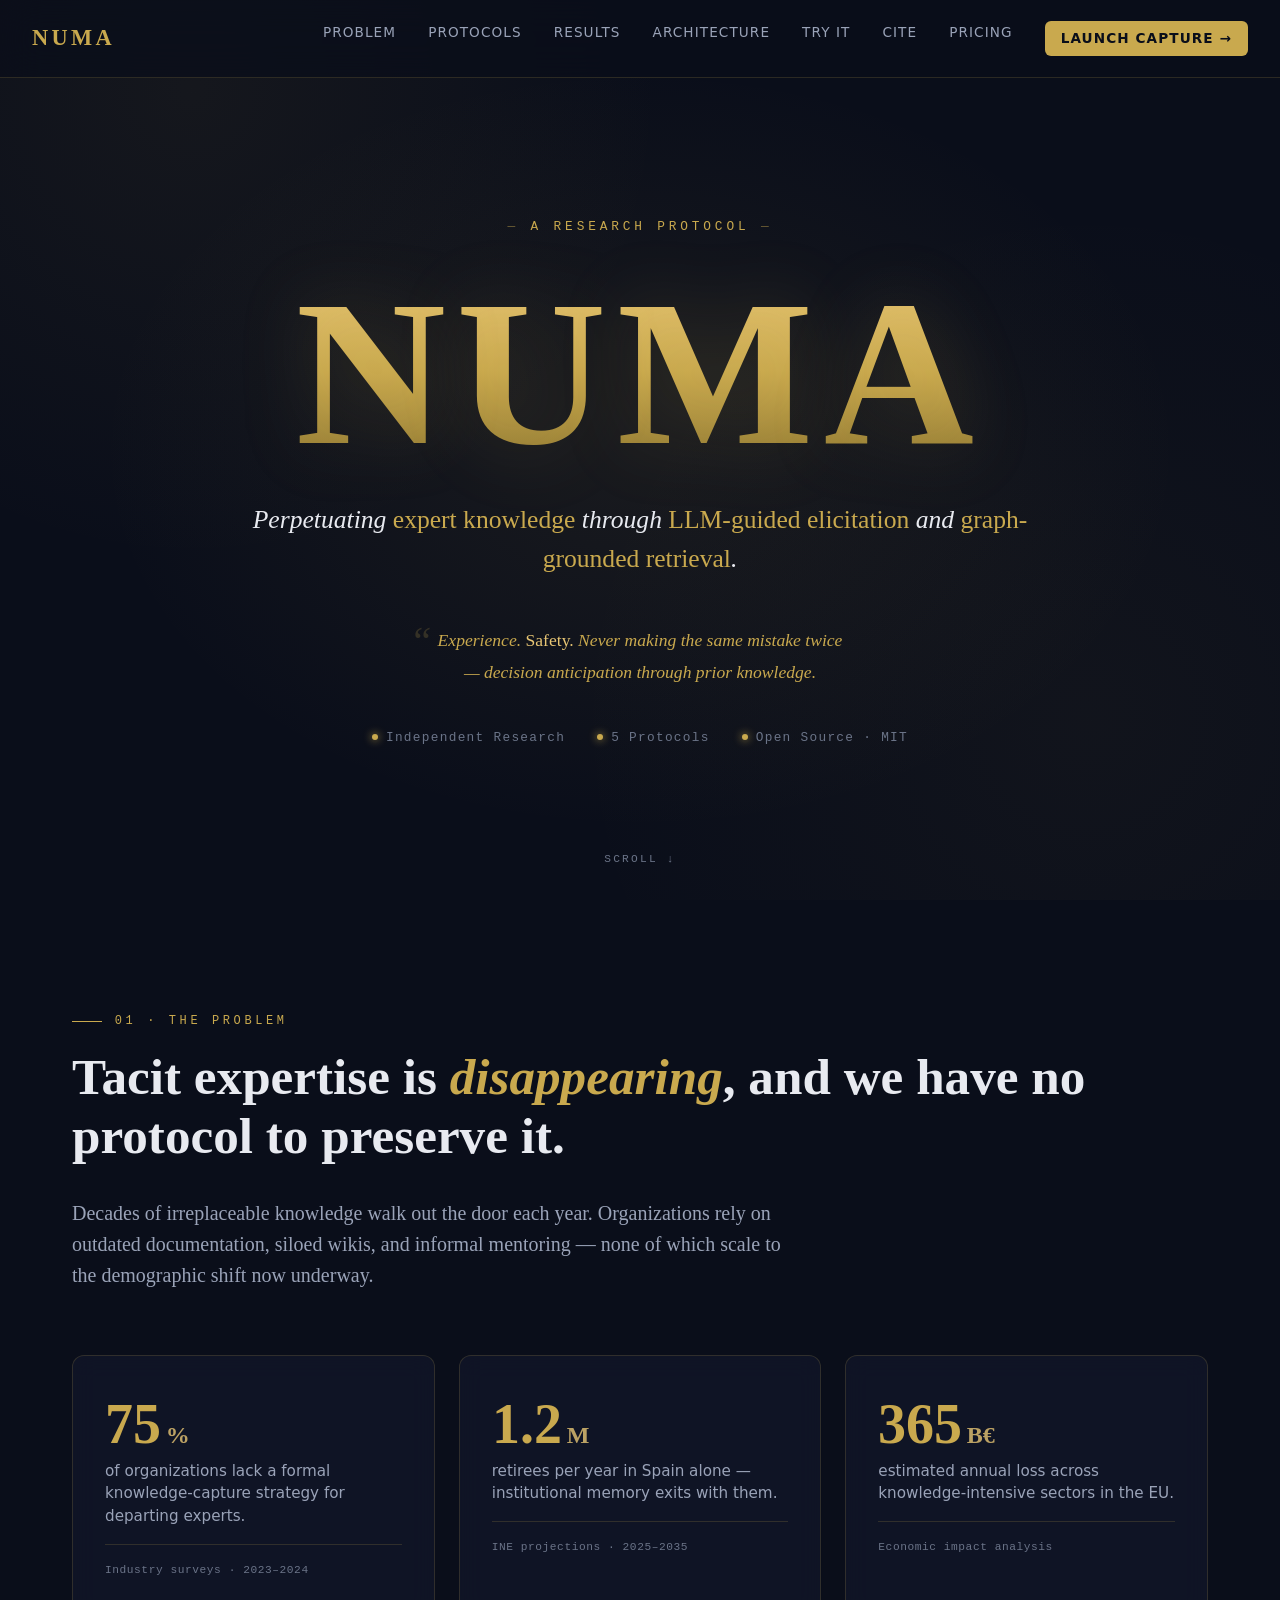
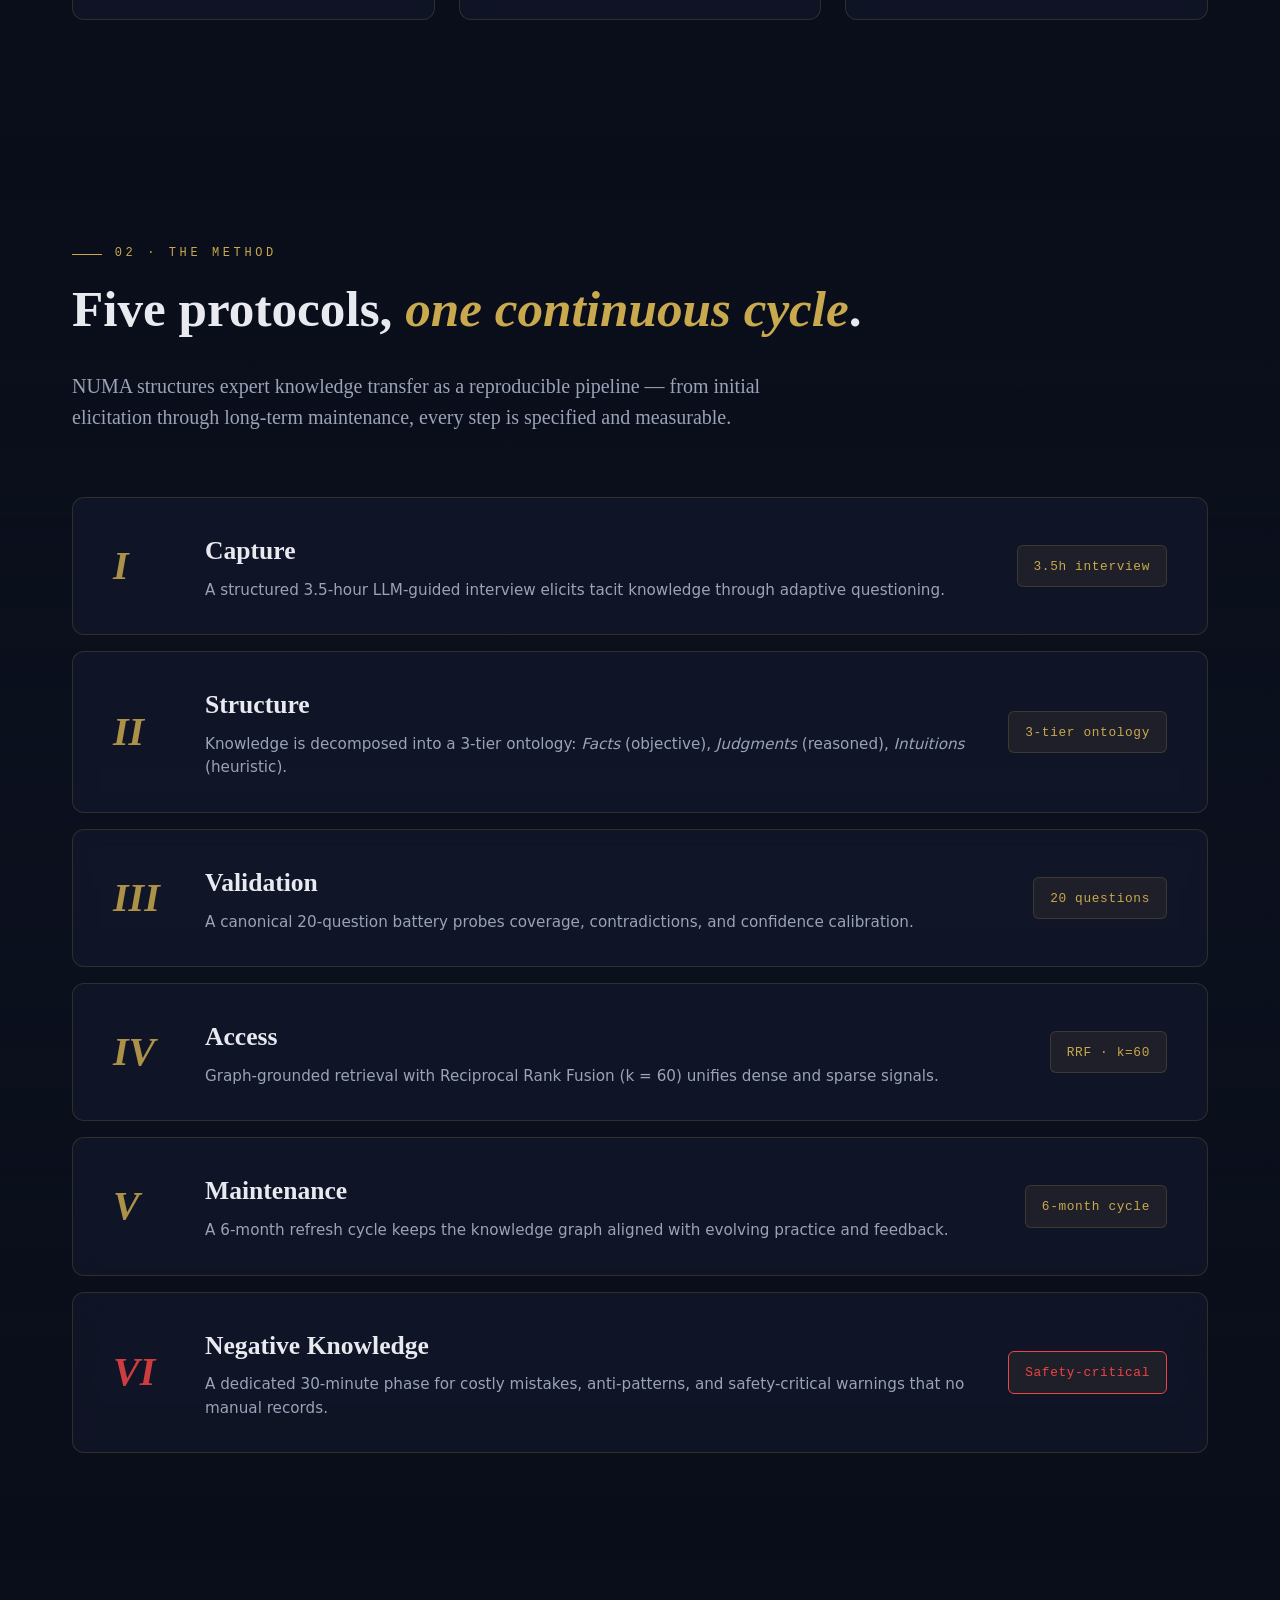
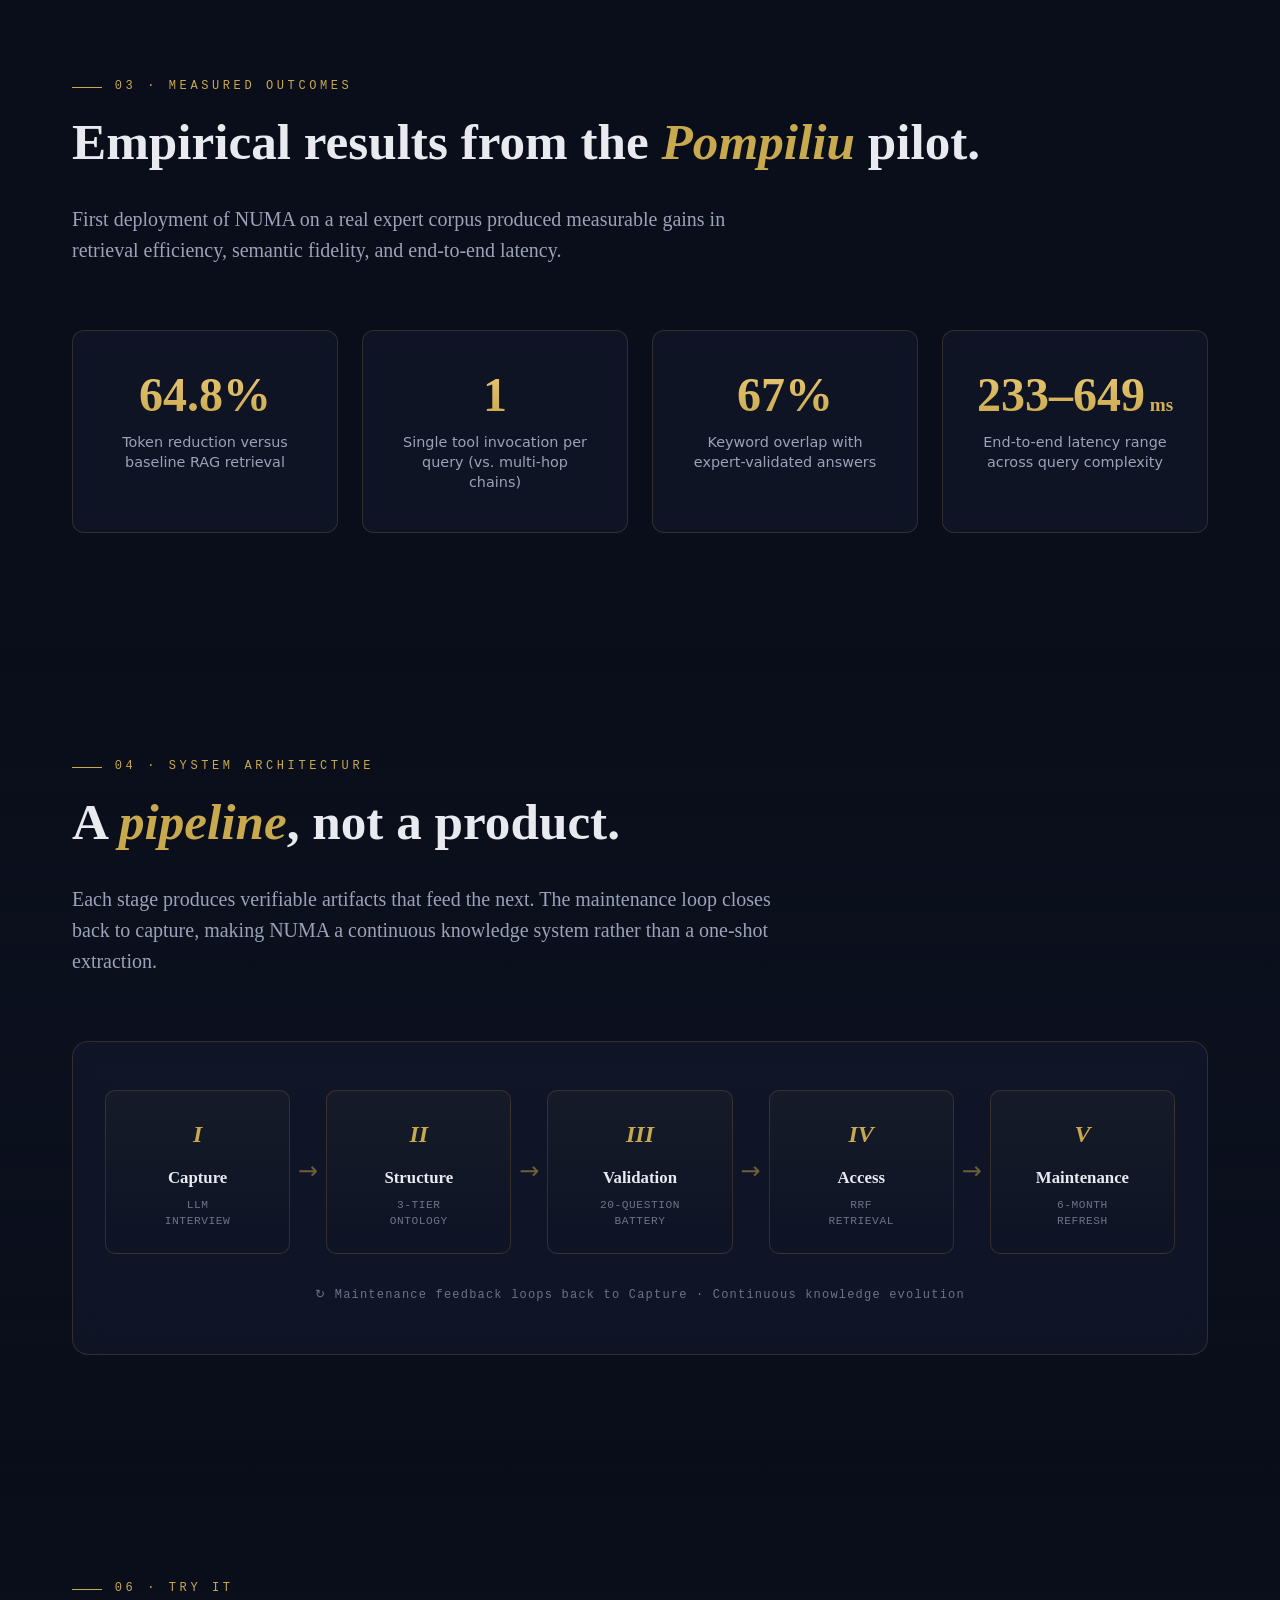
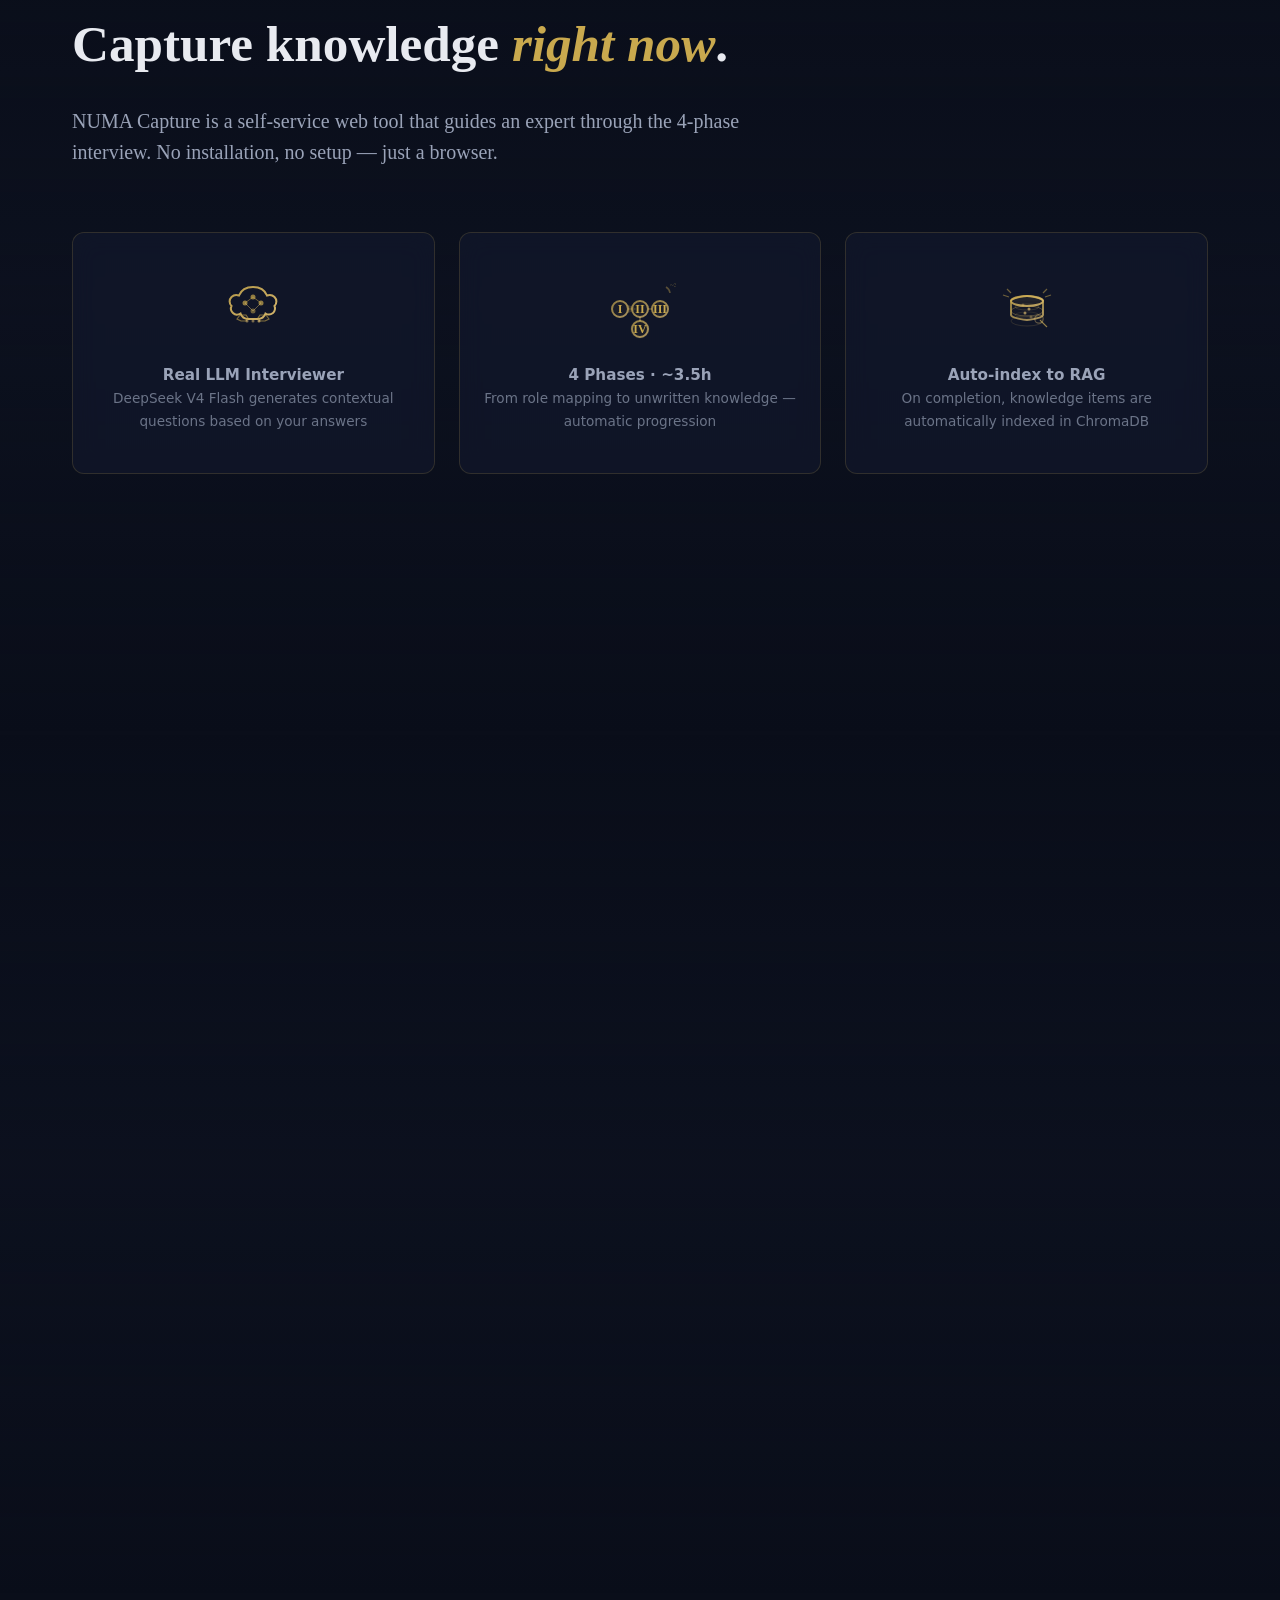
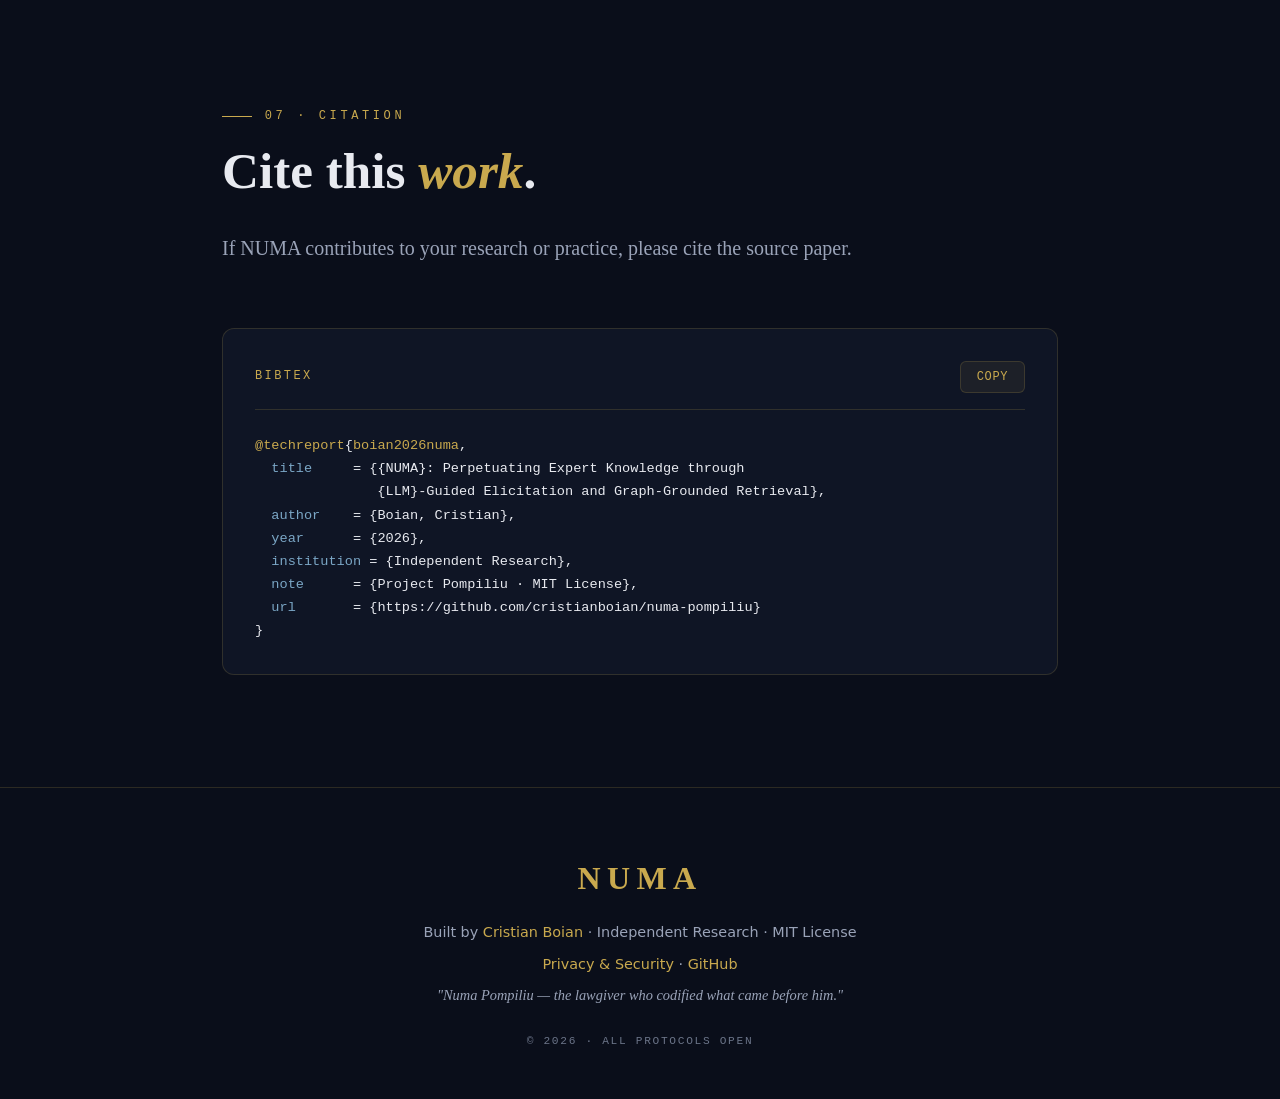
==== frontend/index.html @ fb44f95d "feat: full web app with multi-domain, GDPR security page, new pricing - Multi-domain routing (.com E" ====
<!DOCTYPE html>
<html lang="en">
<head>
<meta charset="UTF-8">
<meta name="viewport" content="width=device-width, initial-scale=1.0">
<title>NUMA — Perpetuating Expert Knowledge</title>
<meta name="description" content="NUMA: Perpetuating Expert Knowledge through LLM-Guided Elicitation and Graph-Grounded Retrieval.">
<link rel="icon" href="data:image/svg+xml,%3Csvg xmlns='http://www.w3.org/2000/svg' viewBox='0 0 64 64'%3E%3Crect width='64' height='64' rx='12' fill='%230A0E1A'/%3E%3Ctext x='50%25' y='54%25' text-anchor='middle' font-family='Georgia,serif' font-size='34' font-weight='700' fill='%23C9A94E' dominant-baseline='middle'%3EN%3C/text%3E%3C/svg%3E">
<style>
  :root {
    --bg: #0A0E1A;
    --bg-elevated: #0F1525;
    --bg-card: rgba(20, 27, 48, 0.55);
    --border: rgba(201, 169, 78, 0.18);
    --border-strong: rgba(201, 169, 78, 0.45);
    --gold: #C9A94E;
    --gold-bright: #E8C674;
    --gold-soft: rgba(201, 169, 78, 0.08);
    --text: #E8EAF0;
    --text-muted: #9AA3B8;
    --text-dim: #6B7488;
    --serif: 'Cormorant Garamond', 'Playfair Display', Georgia, 'Times New Roman', serif;
    --sans: 'Inter', -apple-system, BlinkMacSystemFont, 'Segoe UI', system-ui, sans-serif;
    --mono: 'JetBrains Mono', 'SF Mono', Menlo, Consolas, monospace;
  }

  * { box-sizing: border-box; margin: 0; padding: 0; }

  html { scroll-behavior: smooth; }

  body {
    background: var(--bg);
    color: var(--text);
    font-family: var(--sans);
    line-height: 1.65;
    font-size: 16px;
    overflow-x: hidden;
    background-image:
      radial-gradient(circle at 15% 10%, rgba(201, 169, 78, 0.06) 0%, transparent 35%),
      radial-gradient(circle at 85% 80%, rgba(201, 169, 78, 0.04) 0%, transparent 40%);
    background-attachment: fixed;
  }

  ::selection { background: var(--gold); color: var(--bg); }

  /* Navigation */
  nav {
    position: fixed;
    top: 0; left: 0; right: 0;
    z-index: 100;
    padding: 1.25rem 2rem;
    background: rgba(10, 14, 26, 0.75);
    backdrop-filter: blur(20px);
    -webkit-backdrop-filter: blur(20px);
    border-bottom: 1px solid var(--border);
    display: flex;
    justify-content: space-between;
    align-items: center;
    transition: padding 0.3s ease;
  }

  nav.scrolled { padding: 0.85rem 2rem; }

  .nav-logo {
    font-family: var(--serif);
    font-size: 1.4rem;
    font-weight: 700;
    color: var(--gold);
    letter-spacing: 0.15em;
  }

  .nav-links { display: flex; gap: 2rem; }
  .nav-links a {
    color: var(--text-muted);
    text-decoration: none;
    font-size: 0.85rem;
    letter-spacing: 0.08em;
    text-transform: uppercase;
    transition: color 0.25s ease;
  }
  .nav-links a:hover { color: var(--gold); }
  .nav-cta {
    background: var(--gold);
    color: var(--bg) !important;
    padding: 0.4rem 1rem;
    border-radius: 6px;
    font-weight: 600;
  }
  .nav-cta:hover { background: var(--gold-bright) !important; color: var(--bg) !important; }

  /* Container */
  .container {
    max-width: 1200px;
    margin: 0 auto;
    padding: 0 2rem;
  }

  /* Hero */
  .hero {
    min-height: 100vh;
    display: flex;
    flex-direction: column;
    justify-content: center;
    align-items: center;
    text-align: center;
    position: relative;
    padding: 8rem 2rem 4rem;
  }

  .hero::before {
    content: '';
    position: absolute;
    inset: 0;
    background:
      radial-gradient(ellipse at center, rgba(201, 169, 78, 0.08) 0%, transparent 60%);
    pointer-events: none;
  }

  .hero-eyebrow {
    font-family: var(--mono);
    font-size: 0.8rem;
    color: var(--gold);
    letter-spacing: 0.3em;
    text-transform: uppercase;
    margin-bottom: 2rem;
    opacity: 0;
    animation: fadeUp 0.9s ease 0.1s forwards;
  }

  .hero-eyebrow::before, .hero-eyebrow::after {
    content: '— ';
    color: var(--gold);
    opacity: 0.5;
  }
  .hero-eyebrow::after { content: ' —'; }

  .hero-logo {
    font-family: var(--serif);
    font-size: clamp(5rem, 18vw, 13rem);
    font-weight: 700;
    letter-spacing: 0.05em;
    line-height: 1;
    background: linear-gradient(180deg, var(--gold-bright) 0%, var(--gold) 50%, #8B7530 100%);
    -webkit-background-clip: text;
    background-clip: text;
    -webkit-text-fill-color: transparent;
    margin-bottom: 1.5rem;
    opacity: 0;
    animation: fadeUp 1s ease 0.3s forwards;
    text-shadow: 0 0 80px rgba(201, 169, 78, 0.2);
  }

  .hero-subtitle {
    font-family: var(--serif);
    font-size: clamp(1.1rem, 2.3vw, 1.6rem);
    font-weight: 400;
    font-style: italic;
    color: var(--text);
    max-width: 780px;
    line-height: 1.5;
    margin-bottom: 3rem;
    opacity: 0;
    animation: fadeUp 1s ease 0.5s forwards;
  }

  .hero-subtitle .keyword { color: var(--gold); font-style: normal; font-weight: 500; }

  .hero-quote {
    font-family: var(--serif);
    font-size: clamp(0.9rem, 1.6vw, 1.1rem);
    font-style: italic;
    color: var(--gold);
    max-width: 660px;
    line-height: 1.6;
    margin-bottom: 2.5rem;
    opacity: 0;
    animation: fadeUp 1s ease 0.65s forwards;
    position: relative;
    padding: 0 1rem;
  }
  .hero-quote::before {
    content: '\201C';
    font-size: 2.5rem;
    position: absolute;
    left: -0.8rem;
    top: -0.3rem;
    color: rgba(201, 169, 78, 0.2);
    font-family: var(--serif);
    line-height: 1;
  }
  .hero-quote .break {
    display: block;
    margin-top: 0.25rem;
  }
  .hero-quote .hl {
    font-style: normal;
    font-weight: 500;
    color: var(--gold-bright);
  }

  .hero-meta {
    display: flex;
    gap: 2rem;
    flex-wrap: wrap;
    justify-content: center;
    font-family: var(--mono);
    font-size: 0.8rem;
    color: var(--text-dim);
    letter-spacing: 0.1em;
    opacity: 0;
    animation: fadeUp 1s ease 0.7s forwards;
  }

  .hero-meta span { display: flex; align-items: center; gap: 0.5rem; }
  .hero-meta .dot {
    width: 6px; height: 6px; border-radius: 50%;
    background: var(--gold);
    box-shadow: 0 0 8px var(--gold);
  }

  .scroll-hint {
    position: absolute;
    bottom: 2rem;
    left: 50%;
    transform: translateX(-50%);
    color: var(--text-dim);
    font-family: var(--mono);
    font-size: 0.7rem;
    letter-spacing: 0.2em;
    opacity: 0;
    animation: fadeIn 1s ease 1.5s forwards, bounce 2s ease-in-out 2s infinite;
  }

  /* Section base */
  section {
    padding: 7rem 0;
    position: relative;
  }

  .section-eyebrow {
    font-family: var(--mono);
    font-size: 0.75rem;
    color: var(--gold);
    letter-spacing: 0.3em;
    text-transform: uppercase;
    margin-bottom: 1rem;
    display: flex;
    align-items: center;
    gap: 0.8rem;
  }

  .section-eyebrow::before {
    content: '';
    width: 30px;
    height: 1px;
    background: var(--gold);
  }

  .section-title {
    font-family: var(--serif);
    font-size: clamp(2rem, 4.5vw, 3.2rem);
    font-weight: 600;
    line-height: 1.15;
    margin-bottom: 2rem;
    color: var(--text);
  }

  .section-title em { color: var(--gold); font-style: italic; }

  .section-lead {
    font-family: var(--serif);
    font-size: 1.25rem;
    color: var(--text-muted);
    max-width: 720px;
    line-height: 1.55;
    margin-bottom: 4rem;
  }

  /* Problem section */
  .problem-grid {
    display: grid;
    grid-template-columns: repeat(auto-fit, minmax(280px, 1fr));
    gap: 1.5rem;
    margin-top: 3rem;
  }

  .stat-card {
    background: var(--bg-card);
    border: 1px solid var(--border);
    border-radius: 12px;
    padding: 2.5rem 2rem;
    backdrop-filter: blur(12px);
    -webkit-backdrop-filter: blur(12px);
    transition: all 0.35s ease;
    position: relative;
    overflow: hidden;
  }

  .stat-card::before {
    content: '';
    position: absolute;
    top: 0; left: 0; right: 0;
    height: 2px;
    background: linear-gradient(90deg, transparent, var(--gold), transparent);
    opacity: 0;
    transition: opacity 0.3s;
  }

  .stat-card:hover {
    transform: translateY(-4px);
    border-color: var(--border-strong);
    background: rgba(20, 27, 48, 0.75);
  }
  .stat-card:hover::before { opacity: 1; }

  .stat-number {
    font-family: var(--serif);
    font-size: 3.5rem;
    font-weight: 700;
    color: var(--gold);
    line-height: 1;
    margin-bottom: 0.5rem;
    display: flex;
    align-items: baseline;
    gap: 0.3rem;
  }
  .stat-number .unit {
    font-size: 1.5rem;
    color: var(--gold-bright);
    opacity: 0.8;
  }

  .stat-label {
    font-size: 0.95rem;
    color: var(--text-muted);
    line-height: 1.5;
  }

  .stat-source {
    margin-top: 1rem;
    padding-top: 1rem;
    border-top: 1px solid var(--border);
    font-family: var(--mono);
    font-size: 0.7rem;
    color: var(--text-dim);
    letter-spacing: 0.05em;
  }

  /* Protocols */
  .protocols-section {
    background: linear-gradient(180deg, transparent, rgba(15, 21, 37, 0.4), transparent);
  }

  .protocol-list {
    display: flex;
    flex-direction: column;
    gap: 1rem;
    margin-top: 3rem;
  }

  .protocol {
    background: var(--bg-card);
    border: 1px solid var(--border);
    border-radius: 12px;
    padding: 2rem 2.5rem;
    backdrop-filter: blur(10px);
    -webkit-backdrop-filter: blur(10px);
    display: grid;
    grid-template-columns: auto 1fr auto;
    gap: 2rem;
    align-items: center;
    transition: all 0.35s ease;
    cursor: default;
  }

  .protocol:hover {
    border-color: var(--border-strong);
    transform: translateX(4px);
    background: rgba(20, 27, 48, 0.75);
  }

  .protocol-num {
    font-family: var(--serif);
    font-size: 2.5rem;
    font-weight: 700;
    color: var(--gold);
    font-style: italic;
    min-width: 60px;
    line-height: 1;
    opacity: 0.85;
  }

  .protocol-content h3 {
    font-family: var(--serif);
    font-size: 1.6rem;
    font-weight: 600;
    color: var(--text);
    margin-bottom: 0.4rem;
  }
  .protocol-content p {
    color: var(--text-muted);
    font-size: 0.95rem;
    line-height: 1.55;
  }

  .protocol-metric {
    font-family: var(--mono);
    font-size: 0.8rem;
    color: var(--gold);
    background: var(--gold-soft);
    border: 1px solid var(--border);
    padding: 0.6rem 1rem;
    border-radius: 6px;
    white-space: nowrap;
    letter-spacing: 0.05em;
  }

  /* Results */
  .results-grid {
    display: grid;
    grid-template-columns: repeat(auto-fit, minmax(220px, 1fr));
    gap: 1.5rem;
    margin-top: 3rem;
  }

  .result-card {
    background: var(--bg-card);
    border: 1px solid var(--border);
    border-radius: 12px;
    padding: 2.5rem 2rem;
    text-align: center;
    backdrop-filter: blur(12px);
    -webkit-backdrop-filter: blur(12px);
    transition: all 0.35s ease;
    position: relative;
  }

  .result-card:hover {
    transform: translateY(-4px);
    border-color: var(--border-strong);
    box-shadow: 0 20px 40px -20px rgba(201, 169, 78, 0.15);
  }

  .result-value {
    font-family: var(--serif);
    font-size: 3rem;
    font-weight: 700;
    background: linear-gradient(180deg, var(--gold-bright), var(--gold));
    -webkit-background-clip: text;
    background-clip: text;
    -webkit-text-fill-color: transparent;
    line-height: 1;
    margin-bottom: 0.8rem;
  }

  .result-label {
    color: var(--text-muted);
    font-size: 0.9rem;
    line-height: 1.4;
  }

  /* Architecture diagram */
  .architecture {
    margin-top: 3rem;
    padding: 3rem 2rem;
    background: var(--bg-card);
    border: 1px solid var(--border);
    border-radius: 16px;
    backdrop-filter: blur(12px);
    -webkit-backdrop-filter: blur(12px);
    overflow-x: auto;
  }

  .pipeline {
    display: flex;
    align-items: stretch;
    justify-content: center;
    gap: 0.5rem;
    min-width: 720px;
    margin: 0 auto;
  }

  .pipeline-step {
    flex: 1;
    background: linear-gradient(180deg, rgba(201, 169, 78, 0.04), transparent);
    border: 1px solid var(--border);
    border-radius: 10px;
    padding: 1.5rem 1rem;
    text-align: center;
    transition: all 0.3s ease;
    position: relative;
    min-width: 110px;
  }

  .pipeline-step:hover {
    background: linear-gradient(180deg, rgba(201, 169, 78, 0.12), rgba(201, 169, 78, 0.02));
    border-color: var(--border-strong);
    transform: translateY(-3px);
  }

  .pipeline-icon {
    font-family: var(--serif);
    font-size: 1.5rem;
    font-weight: 700;
    color: var(--gold);
    margin-bottom: 0.6rem;
    font-style: italic;
  }

  .pipeline-name {
    font-family: var(--serif);
    font-size: 1.05rem;
    font-weight: 600;
    color: var(--text);
    margin-bottom: 0.4rem;
  }

  .pipeline-desc {
    font-family: var(--mono);
    font-size: 0.7rem;
    color: var(--text-dim);
    letter-spacing: 0.05em;
    line-height: 1.4;
  }

  .pipeline-arrow {
    display: flex;
    align-items: center;
    color: var(--gold);
    font-size: 1.5rem;
    opacity: 0.5;
    min-width: 20px;
    justify-content: center;
  }

  .pipeline-legend {
    margin-top: 2rem;
    text-align: center;
    font-family: var(--mono);
    font-size: 0.75rem;
    color: var(--text-dim);
    letter-spacing: 0.1em;
  }

  /* Citation */
  .citation-block {
    background: var(--bg-elevated);
    border: 1px solid var(--border);
    border-radius: 12px;
    padding: 2rem;
    margin-top: 2rem;
    position: relative;
    overflow: hidden;
  }

  .citation-header {
    display: flex;
    justify-content: space-between;
    align-items: center;
    margin-bottom: 1.5rem;
    padding-bottom: 1rem;
    border-bottom: 1px solid var(--border);
  }

  .citation-label {
    font-family: var(--mono);
    font-size: 0.75rem;
    color: var(--gold);
    letter-spacing: 0.2em;
    text-transform: uppercase;
  }

  .copy-btn {
    background: var(--gold-soft);
    border: 1px solid var(--border);
    color: var(--gold);
    padding: 0.5rem 1rem;
    border-radius: 6px;
    font-family: var(--mono);
    font-size: 0.75rem;
    cursor: pointer;
    letter-spacing: 0.05em;
    transition: all 0.25s ease;
  }

  .copy-btn:hover {
    background: rgba(201, 169, 78, 0.15);
    border-color: var(--border-strong);
    color: var(--gold-bright);
  }

  .copy-btn.copied {
    background: var(--gold);
    color: var(--bg);
    border-color: var(--gold);
  }

  .citation-code {
    font-family: var(--mono);
    font-size: 0.85rem;
    color: var(--text);
    line-height: 1.7;
    overflow-x: auto;
    white-space: pre;
    padding: 0;
  }

  .citation-code .key { color: var(--gold); }
  .citation-code .field { color: #7BA7C6; }
  .citation-code .value { color: var(--text); }

  /* Footer */
  footer {
    padding: 4rem 2rem 3rem;
    border-top: 1px solid var(--border);
    text-align: center;
    background: rgba(10, 14, 26, 0.5);
  }

  .footer-logo {
    font-family: var(--serif);
    font-size: 2rem;
    font-weight: 700;
    color: var(--gold);
    letter-spacing: 0.2em;
    margin-bottom: 1rem;
  }

  .footer-text {
    color: var(--text-muted);
    font-size: 0.9rem;
    margin-bottom: 0.5rem;
  }

  .footer-text a {
    color: var(--gold);
    text-decoration: none;
    border-bottom: 1px solid transparent;
    transition: border-color 0.25s;
  }
  .footer-text a:hover { border-bottom-color: var(--gold); }

  .footer-meta {
    font-family: var(--mono);
    font-size: 0.7rem;
    color: var(--text-dim);
    letter-spacing: 0.15em;
    margin-top: 1.5rem;
  }

  /* Animations */
  @keyframes fadeUp {
    from { opacity: 0; transform: translateY(20px); }
    to { opacity: 1; transform: translateY(0); }
  }

  @keyframes fadeIn {
    from { opacity: 0; }
    to { opacity: 1; }
  }

  @keyframes bounce {
    0%, 100% { transform: translate(-50%, 0); }
    50% { transform: translate(-50%, -8px); }
  }

  .reveal {
    opacity: 0;
    transform: translateY(30px);
    transition: opacity 0.8s ease, transform 0.8s ease;
  }

  .reveal.visible {
    opacity: 1;
    transform: translateY(0);
  }

  /* Responsive */
  @media (max-width: 768px) {
    nav { padding: 1rem; }
    .nav-links { display: none; }
    .container { padding: 0 1.25rem; }
    section { padding: 5rem 0; }
    .protocol {
      grid-template-columns: 1fr;
      gap: 1rem;
      padding: 1.75rem;
      text-align: center;
    }
    .protocol-num { margin: 0 auto; }
    .protocol-metric { justify-self: center; }
    .hero { padding-top: 6rem; }
  }
</style>
</head>
<body>

<nav id="nav">
  <div class="nav-logo">NUMA</div>
  <div class="nav-links">
    <a href="#problem">Problem</a>
    <a href="#protocols">Protocols</a>
    <a href="#results">Results</a>
    <a href="#architecture">Architecture</a>
    <a href="#try">Try It</a>
    <a href="#citation">Cite</a>
    <a href="#pricing">Pricing</a>
        <span id="user-info" style="display:none;font-size:0.8rem;color:var(--gold);"></span>
    <a href="/capture" class="nav-cta">Launch Capture →</a>
  </div>
</nav>

<!-- HERO -->
<header class="hero">
  <div class="hero-eyebrow">A Research Protocol</div>
  <h1 class="hero-logo">NUMA</h1>
  <p class="hero-subtitle">
    Perpetuating <span class="keyword">expert knowledge</span> through
    <span class="keyword">LLM-guided elicitation</span> and
    <span class="keyword">graph-grounded retrieval</span>.
  </p>
  <p class="hero-quote">
    Experience. <span class="hl">Safety.</span>
    Never making the same mistake twice<span class="break"></span>
    — <em>decision anticipation through prior knowledge</em>.
  </p>
  <div class="hero-meta">
    <span><span class="dot"></span>Independent Research</span>
    <span><span class="dot"></span>5 Protocols</span>
    <span><span class="dot"></span>Open Source · MIT</span>
  </div>
  <div class="scroll-hint">SCROLL ↓</div>
</header>

<!-- PROBLEM -->
<section id="problem">
  <div class="container">
    <div class="reveal">
      <div class="section-eyebrow">01 · The Problem</div>
      <h2 class="section-title">Tacit expertise is <em>disappearing</em>, and we have no protocol to preserve it.</h2>
      <p class="section-lead">
        Decades of irreplaceable knowledge walk out the door each year. Organizations rely on outdated documentation,
        siloed wikis, and informal mentoring — none of which scale to the demographic shift now underway.
      </p>
    </div>

    <div class="problem-grid">
      <div class="stat-card reveal">
        <div class="stat-number">75<span class="unit">%</span></div>
        <div class="stat-label">of organizations lack a formal knowledge-capture strategy for departing experts.</div>
        <div class="stat-source">Industry surveys · 2023–2024</div>
      </div>
      <div class="stat-card reveal">
        <div class="stat-number">1.2<span class="unit">M</span></div>
        <div class="stat-label">retirees per year in Spain alone — institutional memory exits with them.</div>
        <div class="stat-source">INE projections · 2025–2035</div>
      </div>
      <div class="stat-card reveal">
        <div class="stat-number">365<span class="unit">B€</span></div>
        <div class="stat-label">estimated annual loss across knowledge-intensive sectors in the EU.</div>
        <div class="stat-source">Economic impact analysis</div>
      </div>
    </div>
  </div>
</section>

<!-- PROTOCOLS -->
<section id="protocols" class="protocols-section">
  <div class="container">
    <div class="reveal">
      <div class="section-eyebrow">02 · The Method</div>
      <h2 class="section-title">Five protocols, <em>one continuous cycle</em>.</h2>
      <p class="section-lead">
        NUMA structures expert knowledge transfer as a reproducible pipeline — from initial elicitation
        through long-term maintenance, every step is specified and measurable.
      </p>
    </div>

    <div class="protocol-list">
      <div class="protocol reveal">
        <div class="protocol-num">I</div>
        <div class="protocol-content">
          <h3>Capture</h3>
          <p>A structured 3.5-hour LLM-guided interview elicits tacit knowledge through adaptive questioning.</p>
        </div>
        <div class="protocol-metric">3.5h interview</div>
      </div>

      <div class="protocol reveal">
        <div class="protocol-num">II</div>
        <div class="protocol-content">
          <h3>Structure</h3>
          <p>Knowledge is decomposed into a 3-tier ontology: <em>Facts</em> (objective), <em>Judgments</em> (reasoned), <em>Intuitions</em> (heuristic).</p>
        </div>
        <div class="protocol-metric">3-tier ontology</div>
      </div>

      <div class="protocol reveal">
        <div class="protocol-num">III</div>
        <div class="protocol-content">
          <h3>Validation</h3>
          <p>A canonical 20-question battery probes coverage, contradictions, and confidence calibration.</p>
        </div>
        <div class="protocol-metric">20 questions</div>
      </div>

      <div class="protocol reveal">
        <div class="protocol-num">IV</div>
        <div class="protocol-content">
          <h3>Access</h3>
          <p>Graph-grounded retrieval with Reciprocal Rank Fusion (k = 60) unifies dense and sparse signals.</p>
        </div>
        <div class="protocol-metric">RRF · k=60</div>
      </div>

      <div class="protocol reveal">
        <div class="protocol-num">V</div>
        <div class="protocol-content">
          <h3>Maintenance</h3>
          <p>A 6-month refresh cycle keeps the knowledge graph aligned with evolving practice and feedback.</p>
        </div>
        <div class="protocol-metric">6-month cycle</div>
      </div>

      <div class="protocol reveal">
        <div class="protocol-num" style="color:#ef4444">VI</div>
        <div class="protocol-content">
          <h3>Negative Knowledge</h3>
          <p>A dedicated 30-minute phase for costly mistakes, anti-patterns, and safety-critical warnings that no manual records.</p>
        </div>
        <div class="protocol-metric" style="border-color:#ef4444;color:#ef4444">Safety-critical</div>
      </div>
    </div>
  </div>
</section>

<!-- RESULTS -->
<section id="results">
  <div class="container">
    <div class="reveal">
      <div class="section-eyebrow">03 · Measured Outcomes</div>
      <h2 class="section-title">Empirical results from the <em>Pompiliu</em> pilot.</h2>
      <p class="section-lead">
        First deployment of NUMA on a real expert corpus produced measurable gains in retrieval efficiency,
        semantic fidelity, and end-to-end latency.
      </p>
    </div>

    <div class="results-grid">
      <div class="result-card reveal">
        <div class="result-value">64.8%</div>
        <div class="result-label">Token reduction versus baseline RAG retrieval</div>
      </div>
      <div class="result-card reveal">
        <div class="result-value">1</div>
        <div class="result-label">Single tool invocation per query (vs. multi-hop chains)</div>
      </div>
      <div class="result-card reveal">
        <div class="result-value">67%</div>
        <div class="result-label">Keyword overlap with expert-validated answers</div>
      </div>
      <div class="result-card reveal">
        <div class="result-value">233–649<span style="font-size:1.2rem;color:var(--gold-bright);"> ms</span></div>
        <div class="result-label">End-to-end latency range across query complexity</div>
      </div>
    </div>
  </div>
</section>

<!-- ARCHITECTURE -->
<section id="architecture" class="protocols-section">
  <div class="container">
    <div class="reveal">
      <div class="section-eyebrow">04 · System Architecture</div>
      <h2 class="section-title">A <em>pipeline</em>, not a product.</h2>
      <p class="section-lead">
        Each stage produces verifiable artifacts that feed the next. The maintenance loop closes back to capture,
        making NUMA a continuous knowledge system rather than a one-shot extraction.
      </p>
    </div>

    <div class="architecture reveal">
      <div class="pipeline">
        <div class="pipeline-step">
          <div class="pipeline-icon">I</div>
          <div class="pipeline-name">Capture</div>
          <div class="pipeline-desc">LLM<br>INTERVIEW</div>
        </div>
        <div class="pipeline-arrow">→</div>
        <div class="pipeline-step">
          <div class="pipeline-icon">II</div>
          <div class="pipeline-name">Structure</div>
          <div class="pipeline-desc">3-TIER<br>ONTOLOGY</div>
        </div>
        <div class="pipeline-arrow">→</div>
        <div class="pipeline-step">
          <div class="pipeline-icon">III</div>
          <div class="pipeline-name">Validation</div>
          <div class="pipeline-desc">20-QUESTION<br>BATTERY</div>
        </div>
        <div class="pipeline-arrow">→</div>
        <div class="pipeline-step">
          <div class="pipeline-icon">IV</div>
          <div class="pipeline-name">Access</div>
          <div class="pipeline-desc">RRF<br>RETRIEVAL</div>
        </div>
        <div class="pipeline-arrow">→</div>
        <div class="pipeline-step">
          <div class="pipeline-icon">V</div>
          <div class="pipeline-name">Maintenance</div>
          <div class="pipeline-desc">6-MONTH<br>REFRESH</div>
        </div>
      </div>
      <div class="pipeline-legend">↻ Maintenance feedback loops back to Capture · Continuous knowledge evolution</div>
    </div>
  </div>
</section>

<!-- TRY CAPTURE -->
<section id="try" class="protocols-section">
  <div class="container">
    <div class="reveal">
      <div class="section-eyebrow">06 · Try It</div>
      <h2 class="section-title">Capture knowledge <em>right now</em>.</h2>
      <p class="section-lead">
        NUMA Capture is a self-service web tool that guides an expert through the 4-phase interview.
        No installation, no setup — just a browser.
      </p>
    </div>

    <div style="display:grid; grid-template-columns: repeat(auto-fit, minmax(220px, 1fr)); gap:1.5rem; margin:3rem 0;">
      <div class="stat-card reveal" style="text-align:center;padding:2.5rem 1.5rem;">
        <div style="width:72px;height:72px;margin:0 auto 1.2rem auto;display:flex;align-items:center;justify-content:center;">
          <svg viewBox="0 0 72 72" fill="none" xmlns="http://www.w3.org/2000/svg" style="width:72px;height:72px;">
  <defs>
    <linearGradient id="g1" x1="0" y1="0" x2="1" y2="1">
      <stop offset="0%" stop-color="#C9A94E"/>
      <stop offset="100%" stop-color="#E8C674"/>
    </linearGradient>
  </defs>
  <!-- Brain outline -->
  <path d="M36 14c-7 0-12 3.5-14 8.5-2.5-1-5.5-.5-7.5 1.5-2.5 2.5-2.5 6.5 0 9-1 2-.5 5 1.5 7s5 2 7.5.5c1 3 4 5.5 8 5.5h9c4 0 7-2.5 8-5.5 2.5 1.5 5.5 1 7.5-.5s2.5-5 1.5-7c2.5-2.5 2.5-6.5 0-9-2-2-5-2.5-7.5-1.5C48 17.5 43 14 36 14z" stroke="url(#g1)" stroke-width="2" fill="none" opacity="0.9"/>
  <!-- Neural nodes -->
  <circle cx="28" cy="30" r="2.5" fill="#C9A94E" opacity="0.7"/>
  <circle cx="44" cy="30" r="2.5" fill="#C9A94E" opacity="0.7"/>
  <circle cx="36" cy="24" r="2.5" fill="#C9A94E" opacity="0.7"/>
  <circle cx="36" cy="38" r="2.5" fill="#C9A94E" opacity="0.5"/>
  <!-- Connections -->
  <line x1="28" y1="30" x2="36" y2="24" stroke="#C9A94E" stroke-width="1" opacity="0.5"/>
  <line x1="36" y1="24" x2="44" y2="30" stroke="#C9A94E" stroke-width="1" opacity="0.5"/>
  <line x1="44" y1="30" x2="36" y2="38" stroke="#E8C674" stroke-width="1" opacity="0.4"/>
  <line x1="36" y1="38" x2="28" y2="30" stroke="#E8C674" stroke-width="1" opacity="0.4"/>
  <!-- Chat bubbles -->
  <path d="M20 46l3-4h6l2 3-2 3h-5z" stroke="#C9A94E" stroke-width="1.2" fill="rgba(201,169,78,0.08)" opacity="0.6"/>
  <path d="M52 46l-3-4h-6l-2 3 2 3h5z" stroke="#C9A94E" stroke-width="1.2" fill="rgba(201,169,78,0.08)" opacity="0.6"/>
  <!-- Pulse dots -->
  <circle cx="36" cy="48" r="1.5" fill="#E8C674" opacity="0.4">
    <animate attributeName="opacity" values="0.4;1;0.4" dur="2s" repeatCount="indefinite"/>
  </circle>
  <circle cx="30" cy="48" r="1.5" fill="#E8C674" opacity="0.3">
    <animate attributeName="opacity" values="0.3;0.8;0.3" dur="2s" begin="0.3s" repeatCount="indefinite"/>
  </circle>
  <circle cx="42" cy="48" r="1.5" fill="#E8C674" opacity="0.3">
    <animate attributeName="opacity" values="0.3;0.8;0.3" dur="2s" begin="0.6s" repeatCount="indefinite"/>
  </circle>
</svg>
        </div>
        <div class="stat-label"><strong>Real LLM Interviewer</strong><br><span style="color:var(--text-dim);font-size:0.85rem;line-height:1.6;">DeepSeek V4 Flash generates contextual questions based on your answers</span></div>
      </div>
      <div class="stat-card reveal" style="text-align:center;padding:2.5rem 1.5rem;">
        <div style="width:72px;height:72px;margin:0 auto 1.2rem auto;display:flex;align-items:center;justify-content:center;">
          <svg viewBox="0 0 72 72" fill="none" xmlns="http://www.w3.org/2000/svg" style="width:72px;height:72px;">
  <defs>
    <linearGradient id="g2" x1="0" y1="0" x2="1" y2="1">
      <stop offset="0%" stop-color="#C9A94E"/>
      <stop offset="100%" stop-color="#E8C674"/>
    </linearGradient>
  </defs>
  <!-- Progress steps -->
  <circle cx="16" cy="36" r="8" stroke="url(#g2)" stroke-width="2" fill="rgba(201,169,78,0.08)" opacity="0.7"/>
  <text x="16" y="40" text-anchor="middle" fill="#C9A94E" font-size="12" font-weight="600" font-family="serif">I</text>
  <circle cx="36" cy="36" r="8" stroke="url(#g2)" stroke-width="2" fill="rgba(201,169,78,0.08)" opacity="0.7"/>
  <text x="36" y="40" text-anchor="middle" fill="#C9A94E" font-size="12" font-weight="600" font-family="serif">II</text>
  <circle cx="56" cy="36" r="8" stroke="url(#g2)" stroke-width="2" fill="rgba(201,169,78,0.08)" opacity="0.7"/>
  <text x="56" y="40" text-anchor="middle" fill="#C9A94E" font-size="12" font-weight="600" font-family="serif">III</text>
  <circle cx="36" cy="56" r="8" stroke="url(#g2)" stroke-width="2" fill="rgba(201,169,78,0.08)" opacity="0.7"/>
  <text x="36" y="60" text-anchor="middle" fill="#C9A94E" font-size="12" font-weight="600" font-family="serif">IV</text>
  <!-- Connection arrows -->
  <path d="M24 36l4 0" stroke="#C9A94E" stroke-width="1.5" opacity="0.4" marker-end="url(#arrow)"/>
  <path d="M44 36l4 0" stroke="#C9A94E" stroke-width="1.5" opacity="0.4"/>
  <path d="M36 44l0 4" stroke="#E8C674" stroke-width="1.5" opacity="0.4"/>
  <defs>
    <marker id="arrow" viewBox="0 0 10 10" refX="5" refY="5" markerWidth="6" markerHeight="6" orient="auto-start-reverse">
      <path d="M0 0l10 5-10 5" fill="#C9A94E" opacity="0.5"/>
    </marker>
  </defs>
  <!-- Pulsing glow on active step -->
  <circle cx="36" cy="56" r="8" stroke="#E8C674" stroke-width="2" fill="none" opacity="0">
    <animate attributeName="opacity" values="0;0.5;0" dur="2s" repeatCount="indefinite"/>
    <animate attributeName="r" values="8;12;8" dur="2s" repeatCount="indefinite"/>
  </circle>
  <!-- Clock arc -->
  <path d="M62 14 A 8 8 0 0 1 66 20" stroke="#C9A94E" stroke-width="1.5" fill="none" opacity="0.4"/>
  <text x="66" y="14" fill="#C9A94E" font-size="7" opacity="0.5" font-family="mono">~3.5h</text>
</svg>
        </div>
        <div class="stat-label"><strong>4 Phases · ~3.5h</strong><br><span style="color:var(--text-dim);font-size:0.85rem;line-height:1.6;">From role mapping to unwritten knowledge — automatic progression</span></div>
      </div>
      <div class="stat-card reveal" style="text-align:center;padding:2.5rem 1.5rem;">
        <div style="width:72px;height:72px;margin:0 auto 1.2rem auto;display:flex;align-items:center;justify-content:center;">
          <svg viewBox="0 0 72 72" fill="none" xmlns="http://www.w3.org/2000/svg" style="width:72px;height:72px;">
  <defs>
    <linearGradient id="g3" x1="0" y1="0" x2="1" y2="1">
      <stop offset="0%" stop-color="#C9A94E"/>
      <stop offset="100%" stop-color="#E8C674"/>
    </linearGradient>
  </defs>
  <!-- Database cylinder -->
  <path d="M20 28c0-3 14-5 16-5s16 2 16 5" stroke="url(#g3)" stroke-width="2" fill="rgba(201,169,78,0.05)" opacity="0.8"/>
  <ellipse cx="36" cy="28" rx="16" ry="5" stroke="url(#g3)" stroke-width="2" fill="rgba(201,169,78,0.08)" opacity="0.8"/>
  <path d="M20 28v14c0 3 14 5 16 5s16-2 16-5V28" stroke="url(#g3)" stroke-width="2" fill="rgba(201,169,78,0.03)" opacity="0.7"/>
  <ellipse cx="36" cy="38" rx="16" ry="5" stroke="url(#g3)" stroke-width="1" fill="none" opacity="0.3"/>
  <ellipse cx="36" cy="48" rx="16" ry="5" stroke="url(#g3)" stroke-width="1" fill="none" opacity="0.15"/>
  <ellipse cx="36" cy="34" rx="12" ry="3" stroke="url(#g3)" stroke-width="0.8" fill="none" opacity="0.2"/>
  <ellipse cx="36" cy="42" rx="12" ry="3" stroke="url(#g3)" stroke-width="0.8" fill="none" opacity="0.15"/>
  <!-- Indexing lines going in -->
  <path d="M52 20l4-4m-2 8l6-2" stroke="#C9A94E" stroke-width="1.2" opacity="0.5"/>
  <path d="M20 20l-4-4m2 8l-6-2" stroke="#C9A94E" stroke-width="1.2" opacity="0.5"/>
  <!-- Chunk dots -->
  <circle cx="32" cy="32" r="1.5" fill="#E8C674" opacity="0.6">
    <animate attributeName="opacity" values="0.2;0.8;0.2" dur="1.5s" repeatCount="indefinite"/>
  </circle>
  <circle cx="38" cy="36" r="1.5" fill="#E8C674" opacity="0.6">
    <animate attributeName="opacity" values="0.2;0.8;0.2" dur="1.5s" begin="0.4s" repeatCount="indefinite"/>
  </circle>
  <circle cx="34" cy="40" r="1.5" fill="#E8C674" opacity="0.6">
    <animate attributeName="opacity" values="0.2;0.8;0.2" dur="1.5s" begin="0.8s" repeatCount="indefinite"/>
  </circle>
  <circle cx="40" cy="44" r="1.5" fill="#E8C674" opacity="0.6">
    <animate attributeName="opacity" values="0.2;0.8;0.2" dur="1.5s" begin="1.2s" repeatCount="indefinite"/>
  </circle>
  <!-- Search beam -->
  <path d="M56 54l-7-7" stroke="#C9A94E" stroke-width="1.5" opacity="0.5"/>
  <circle cx="48" cy="46" r="4" stroke="#E8C674" stroke-width="1.2" fill="none" opacity="0.4">
    <animate attributeName="r" values="4;6;4" dur="3s" repeatCount="indefinite"/>
    <animate attributeName="opacity" values="0.4;0.1;0.4" dur="3s" repeatCount="indefinite"/>
  </circle>
  <path d="M56 54l-7-7" stroke="#E8C674" stroke-width="1" opacity="0.3"/>
</svg>
        </div>
        <div class="stat-label"><strong>Auto-index to RAG</strong><br><span style="color:var(--text-dim);font-size:0.85rem;line-height:1.6;">On completion, knowledge items are automatically indexed in ChromaDB</span></div>
      </div>
    </div>
    </div>

    <div class="reveal" style="text-align:center; margin-top:2rem;">
      <a href="/capture" style="display:inline-block; background:linear-gradient(135deg, var(--gold), var(--gold-bright)); color:var(--bg); padding:1rem 3rem; border-radius:10px; font-weight:700; font-size:1.2rem; text-decoration:none; letter-spacing:0.05em; transition:all 0.3s ease; box-shadow:0 4px 30px rgba(201,169,78,0.3);" onmouseover="this.style.transform='translateY(-2px)';this.style.boxShadow='0 8px 40px rgba(201,169,78,0.4)';" onmouseout="this.style.transform='';this.style.boxShadow='0 4px 30px rgba(201,169,78,0.3)';">Start NUMA Capture →</a>
      <p style="color:var(--text-dim); font-family:var(--mono); font-size:0.75rem; margin-top:1rem; letter-spacing:0.1em;">No registration required · Data stored locally</p>
    </div>
  </div>
</section>

<!-- CITATION -->

<!-- PRICING -->
<section id="pricing" class="protocols-section">
  <div class="container">
    <div class="reveal">
      <div class="section-eyebrow">05 · Pricing</div>
      <h2 class="section-title">Unlock the <em>full report</em>.</h2>
      <p class="section-lead">
        The capture interview is free. When you need the structured report — validated knowledge graph, 
        full ontology, and exportable deliverables — choose a plan that fits.
      </p>
    </div>

    <div style="display:grid; grid-template-columns: repeat(auto-fit, minmax(250px, 1fr)); gap:1.5rem; margin:3rem 0;">
      <div class="stat-card reveal" style="text-align:center;">
        <div style="font-family:var(--serif);font-size:1.8rem;font-weight:600;color:var(--gold);margin-bottom:0.3rem;">Free</div>
        <div style="font-size:0.9rem;color:var(--text-muted);margin-bottom:0.2rem;">Basic Report</div>
        <div style="font-size:0.75rem;color:var(--text-dim);margin-bottom:1rem;letter-spacing:0.05em;">1 operator</div>
        <div style="font-size:0.85rem;color:var(--text-dim);margin-bottom:1.5rem;line-height:1.6;">
          Knowledge items summary<br>
          Entity-relation diagram<br>
          Markdown export
        </div>
        <button onclick="buyReport('report_basic')" class="nav-cta" style="border:none;cursor:pointer;font-size:0.9rem;">Get Free</button>
      </div>
      <div class="stat-card reveal" style="text-align:center;border-color:var(--gold);">
        <div style="font-family:var(--serif);font-size:1.8rem;font-weight:600;color:var(--gold);margin-bottom:0.3rem;">19 €</div>
        <div style="font-size:0.9rem;color:var(--text-muted);margin-bottom:0.2rem;">Pro Report</div>
        <div style="font-size:0.75rem;color:var(--text-dim);margin-bottom:1rem;letter-spacing:0.05em;">1 operator</div>
        <div style="font-size:0.85rem;color:var(--text-dim);margin-bottom:1.5rem;line-height:1.6;">
          Everything in Basic<br>
          Full knowledge graph (JSON/GraphML)<br>
          Confidence-calibrated judgments<br>
          RAG-ready index
        </div>
        <button onclick="buyReport('report_pro')" class="nav-cta" style="border:none;cursor:pointer;font-size:0.9rem;">Buy Now</button>
      </div>
      <div class="stat-card reveal" style="text-align:center;">
        <div style="font-family:var(--serif);font-size:1.8rem;font-weight:600;color:var(--gold);margin-bottom:0.3rem;">49 €</div>
        <div style="font-size:0.9rem;color:var(--text-muted);margin-bottom:0.2rem;">Enterprise Report</div>
        <div style="font-size:0.75rem;color:var(--text-dim);margin-bottom:1rem;letter-spacing:0.05em;">Up to 6 operators</div>
        <div style="font-size:0.85rem;color:var(--text-dim);margin-bottom:1.5rem;line-height:1.6;">
          Everything in Pro<br>
          Tailored ontology design<br>
          Multi-expert merge<br>
          Priority support & onboarding
        </div>
        <button onclick="buyReport('report_enterprise')" class="nav-cta" style="border:none;cursor:pointer;font-size:0.9rem;">Buy Now</button>
      </div>
    </div>
  </div>
</section>

<section id="citation">
  <div class="container" style="max-width: 900px;">
    <div class="reveal">
      <div class="section-eyebrow">07 · Citation</div>
      <h2 class="section-title">Cite this <em>work</em>.</h2>
      <p class="section-lead">
        If NUMA contributes to your research or practice, please cite the source paper.
      </p>
    </div>

    <div class="citation-block reveal">
      <div class="citation-header">
        <span class="citation-label">BibTeX</span>
        <button class="copy-btn" onclick="copyCitation(this)">COPY</button>
      </div>
<pre class="citation-code" id="bibtex"><span class="key">@techreport</span>{<span class="key">boian2026numa</span>,
  <span class="field">title</span>     = <span class="value">{{NUMA}: Perpetuating Expert Knowledge through
               {LLM}-Guided Elicitation and Graph-Grounded Retrieval}</span>,
  <span class="field">author</span>    = <span class="value">{Boian, Cristian}</span>,
  <span class="field">year</span>      = <span class="value">{2026}</span>,
  <span class="field">institution</span> = <span class="value">{Independent Research}</span>,
  <span class="field">note</span>      = <span class="value">{Project Pompiliu · MIT License}</span>,
  <span class="field">url</span>       = <span class="value">{https://github.com/cristianboian/numa-pompiliu}</span>
}</pre>
    </div>
  </div>
</section>

<!-- FOOTER -->
<footer>
  <div class="footer-logo">NUMA</div>
  <div class="footer-text">Built by <a href="mailto:cristianboian@gmail.com">Cristian Boian</a> · Independent Research · MIT License</div>
  <div class="footer-text"><a href="/security">Privacy &amp; Security</a> · <a href="https://github.com/cristianboian/numa-pompiliu" target="_blank">GitHub</a></div>
  <div class="footer-text" style="font-style:italic;font-family:var(--serif);">"Numa Pompiliu — the lawgiver who codified what came before him."</div>
  <div class="footer-meta">© 2026 · ALL PROTOCOLS OPEN</div>
</footer>

<script>
  // Nav scroll effect
  const nav = document.getElementById('nav');
  window.addEventListener('scroll', () => {
    nav.classList.toggle('scrolled', window.scrollY > 50);
  });

  // Reveal on scroll
  const observer = new IntersectionObserver((entries) => {
    entries.forEach((entry) => {
      if (entry.isIntersecting) {
        entry.target.classList.add('visible');
        observer.unobserve(entry.target);
      }
    });
  }, { threshold: 0.12, rootMargin: '0px 0px -50px 0px' });

  document.querySelectorAll('.reveal').forEach((el) => observer.observe(el));

  // Copy BibTeX
  function copyCitation(btn) {
    const text = document.getElementById('bibtex').innerText;
    navigator.clipboard.writeText(text).then(() => {
      const original = btn.textContent;
      btn.textContent = '✓ COPIED';
      btn.classList.add('copied');
      setTimeout(() => {
        btn.textContent = original;
        btn.classList.remove('copied');
      }, 2000);
    });
  }
</script>


<!-- Auth + Stripe -->
<script>
// Global auth state for nav-cta
var _numaUser = null;

async function checkAuth() {
  try {
    const res = await fetch('/auth/me', { cache: 'no-store' });
    const data = await res.json();
    const userInfo = document.getElementById('user-info');
    if (data.authenticated && userInfo) {
      _numaUser = data;
      userInfo.style.display = 'inline';
      userInfo.innerHTML = data.email + ' | <a href="/auth/logout" style="color:var(--text-dim);text-decoration:none;font-size:0.75rem" onclick="event.preventDefault();numaLogout()">logout</a>';
    } else { _numaUser = null; }
  } catch (e) { _numaUser = null; }
}
async function numaLogout() {
  await fetch('/auth/logout', {method:'POST'});
  location.reload();
}
async function buyReport(productKey) {
  // Require a logged-in user — the buyer's stable Google "sub" identifier is
  // used as the session_id Stripe will echo back via webhook metadata, so the
  // /report/{session_id} endpoint can grant access to the right person.
  let me;
  try {
    me = await (await fetch('/auth/me')).json();
  } catch (e) {
    alert('Connection error: ' + e.message);
    return;
  }
  if (!me || !me.authenticated || !me.sub) {
    window.location.href = '/auth/google/login';
    return;
  }
  const sessionId = me.sub;
  try {
    const res = await fetch('/api/stripe/create-checkout-session', {
      method: 'POST',
      headers: {'Content-Type': 'application/json'},
      body: JSON.stringify({session_id: sessionId, product_key: productKey})
    });
    const data = await res.json();
    if (data.url) {
      window.location.href = data.url;
    } else {
      alert('Error: ' + (data.detail || 'Could not create checkout session'));
    }
  } catch(e) {
    alert('Connection error: ' + e.message);
  }
}

// Smart Launch Capture: check auth state before navigating
document.addEventListener('click', function(e) {
  var target = e.target.closest('a');
  if (target && target.classList.contains('nav-cta') && target.getAttribute('href') === '/capture') {
    e.preventDefault();
    if (_numaUser) {
      location.href = '/capture';
    } else {
      location.href = '/auth/google/login';
    }
  }
});

checkAuth();
</script>
</body>
</html>
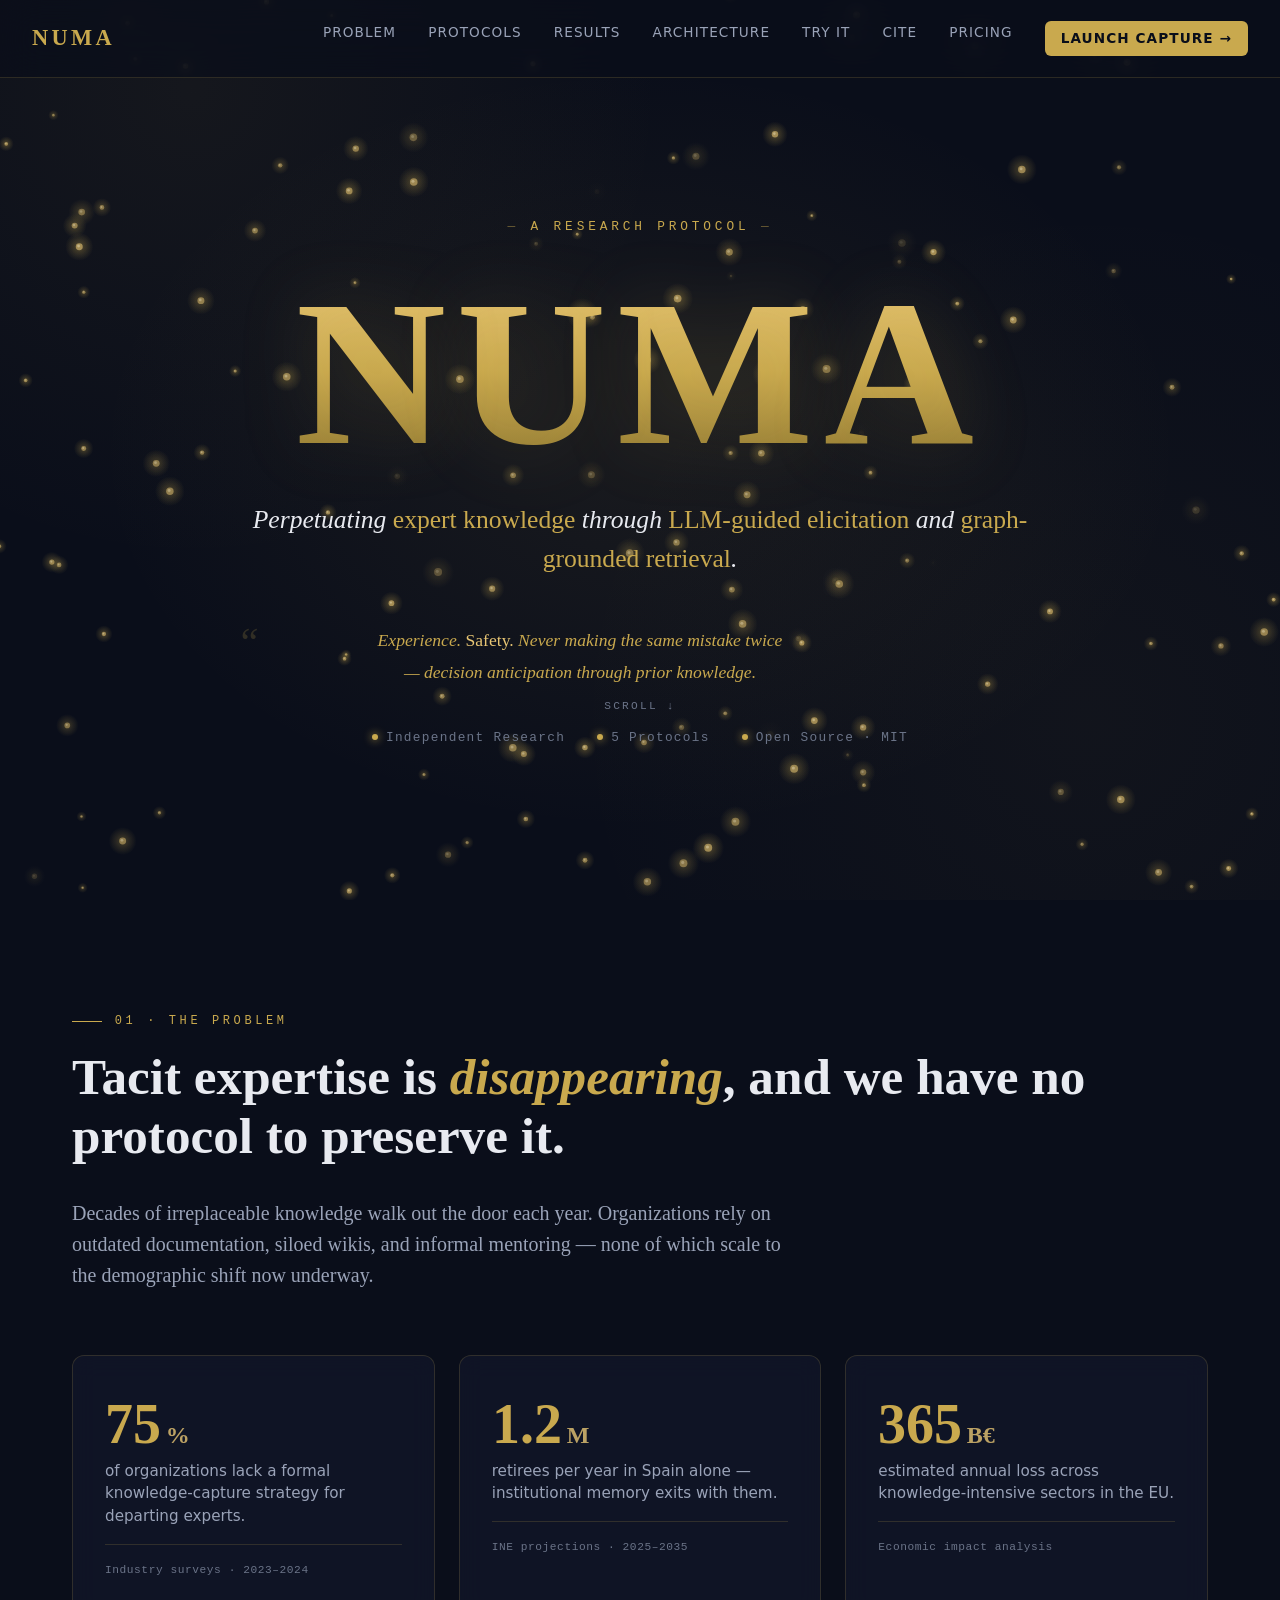
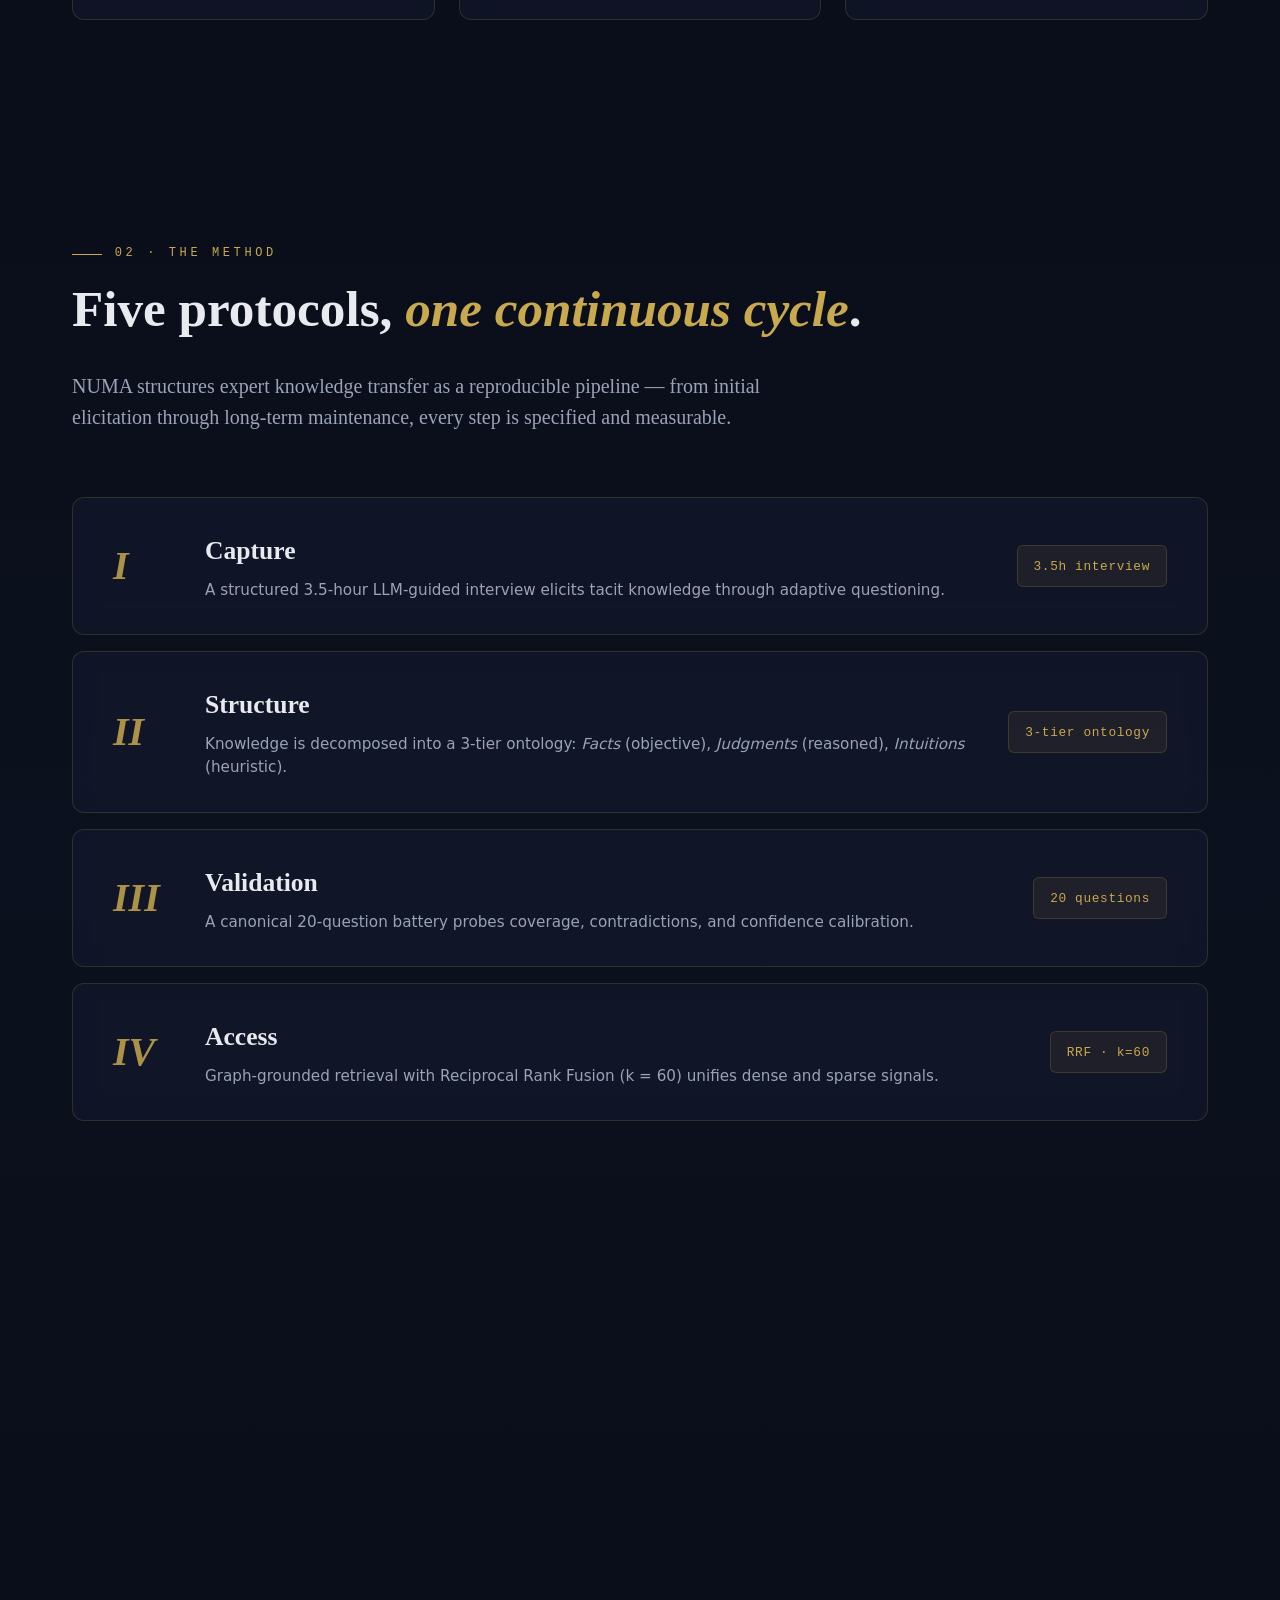
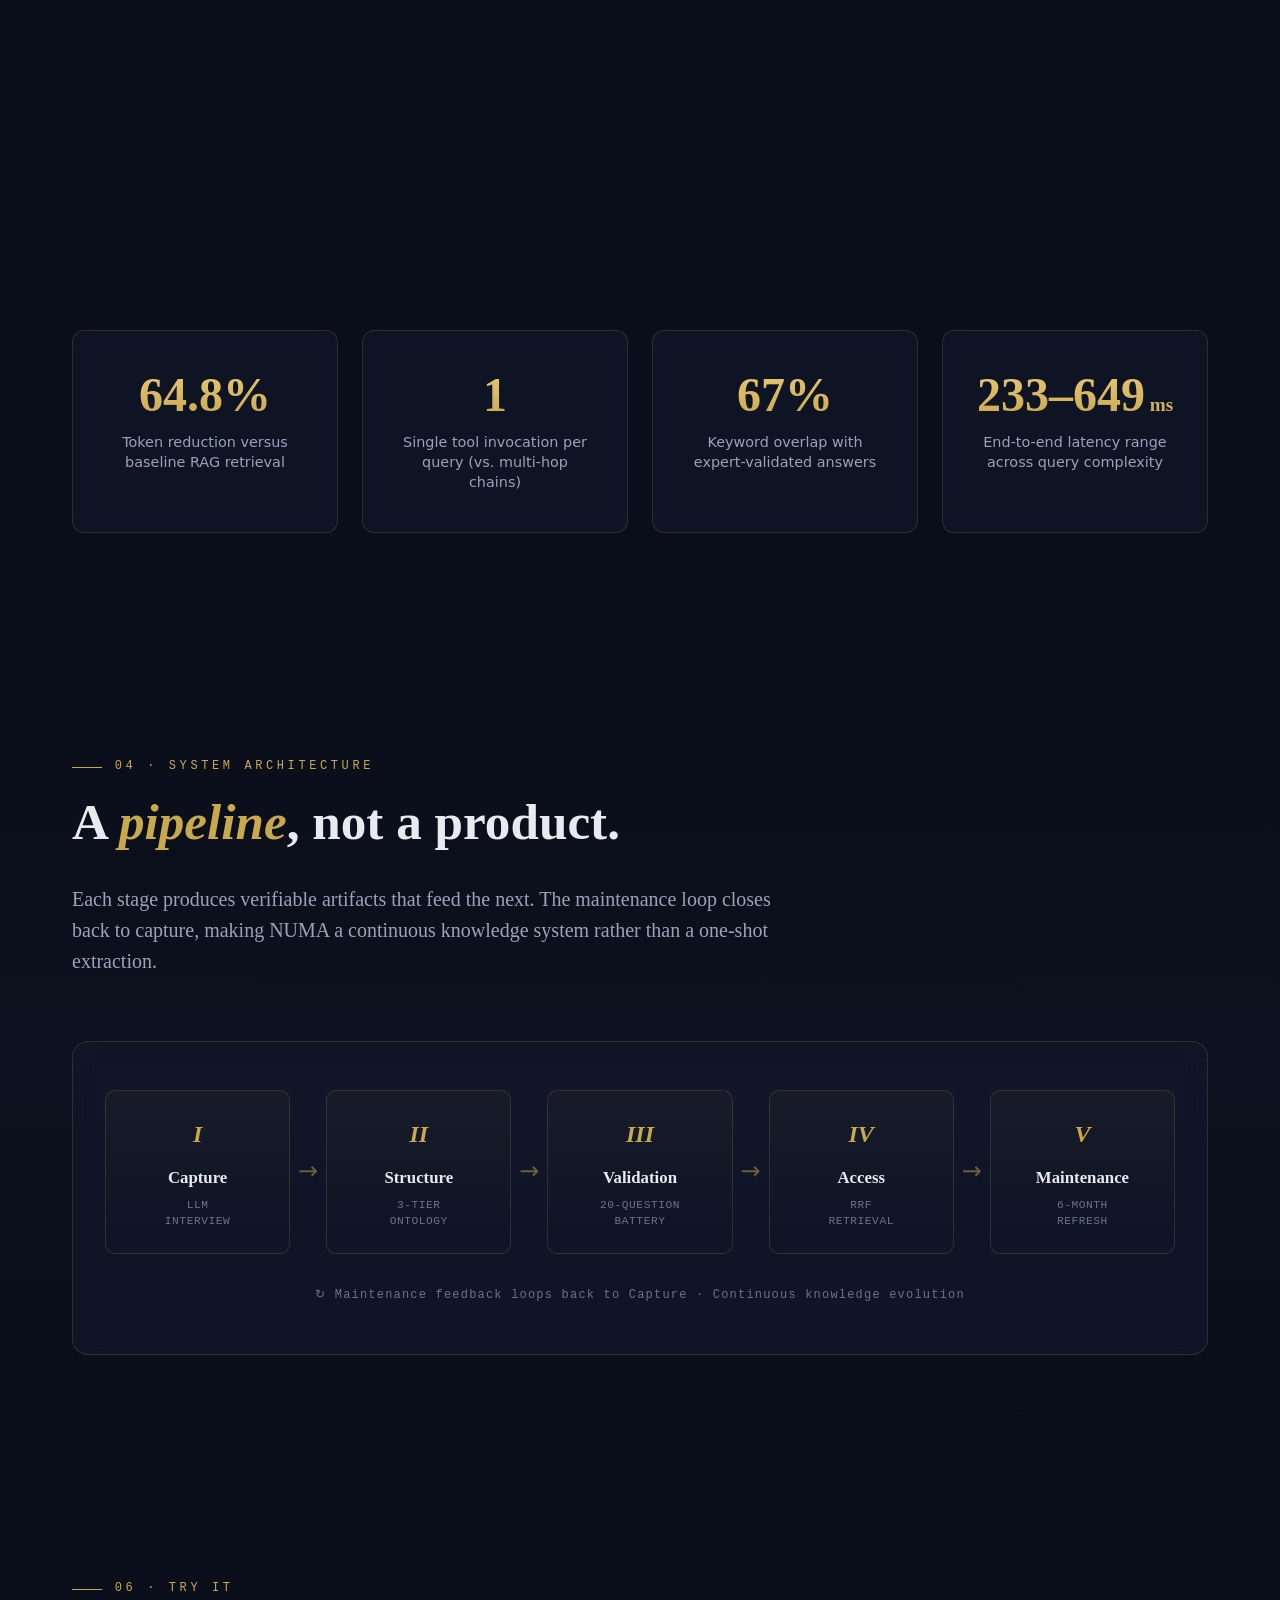
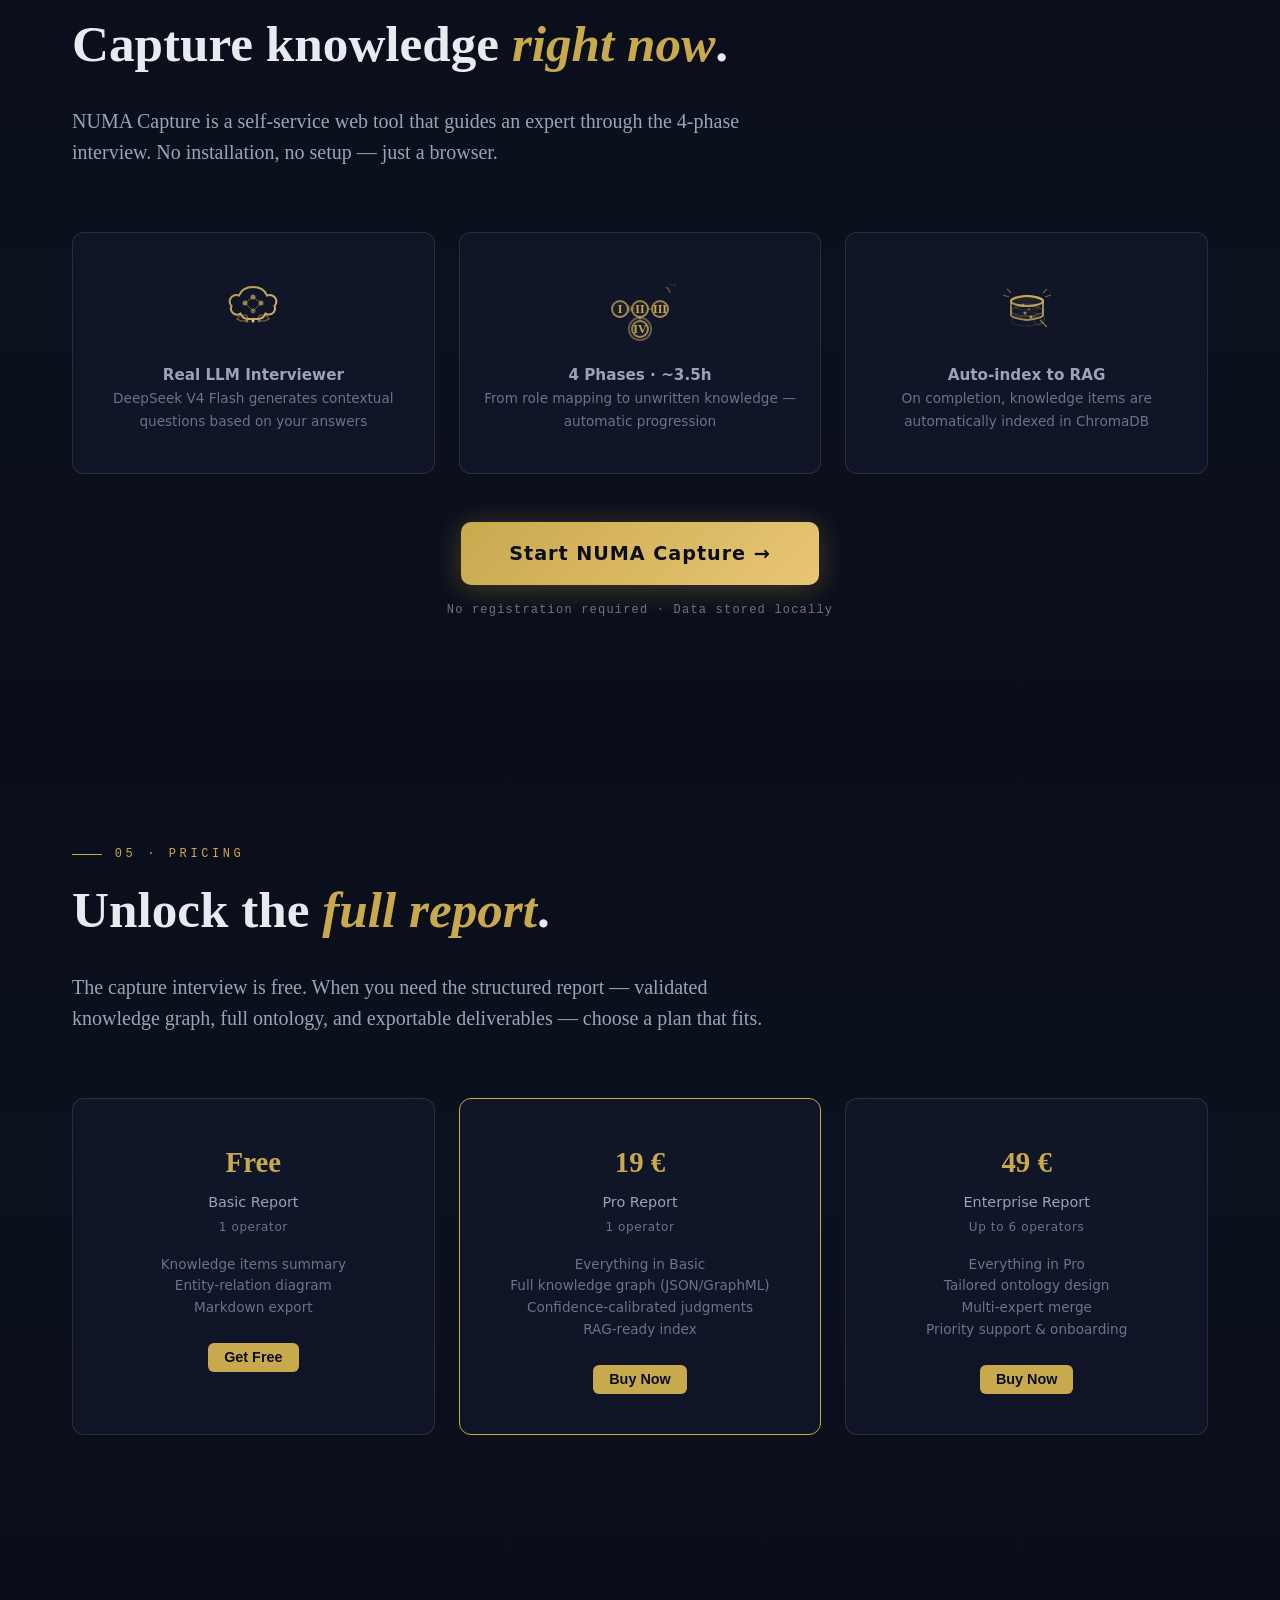
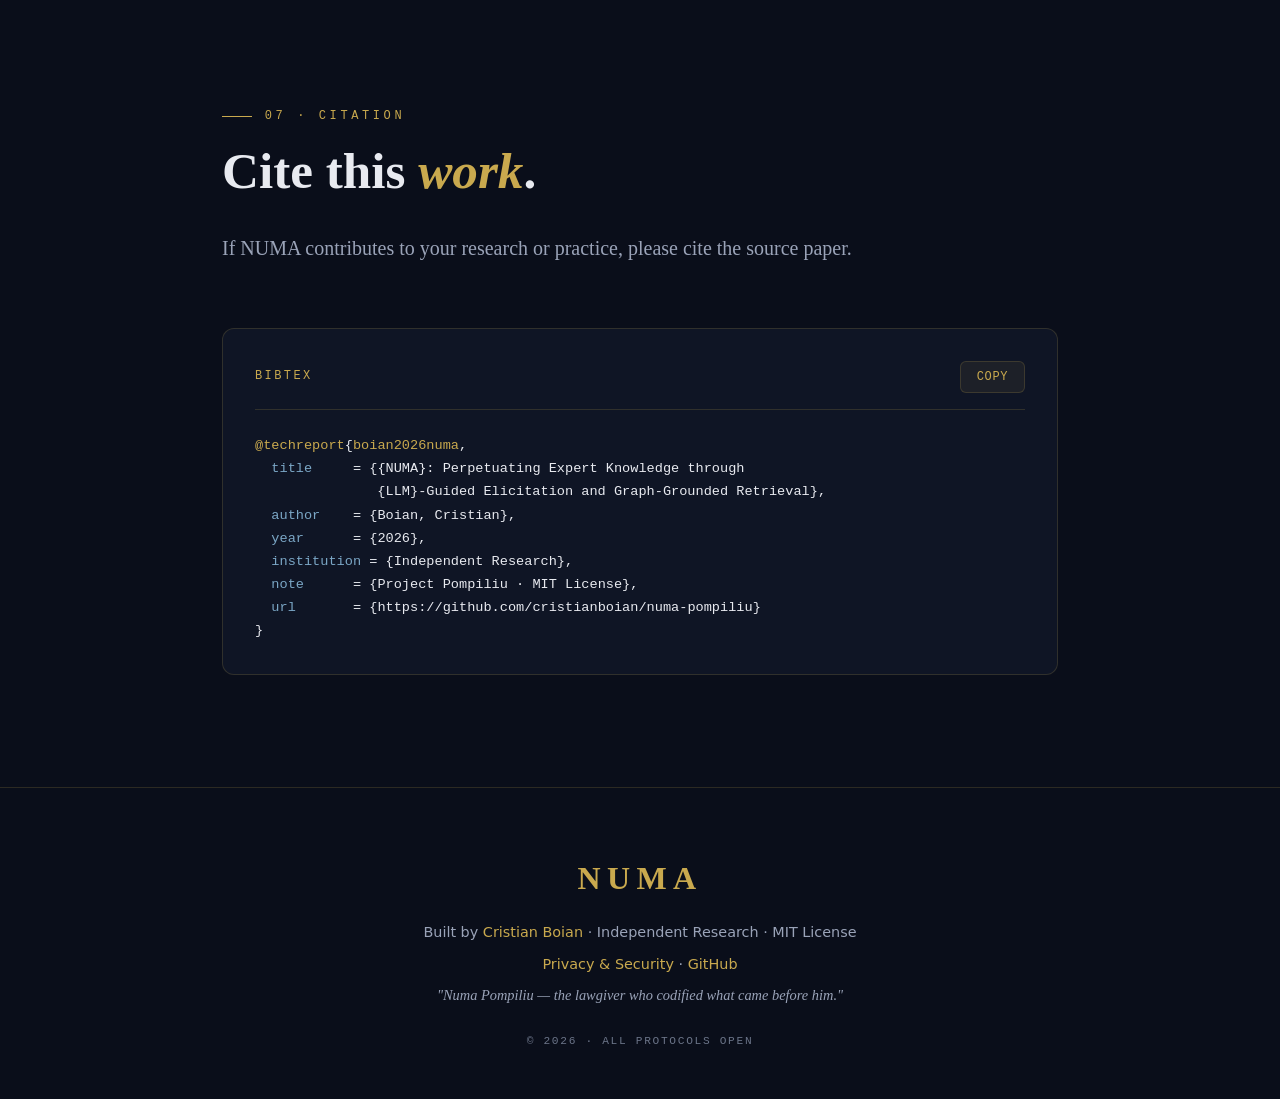
==== commit 1516257d: "Add knowledge sparkle particles to hero section Golden particle system canvas behind the hero text: " ====
--- a/frontend/index.html
+++ b/frontend/index.html
@@ -711,7 +711,9 @@
 </nav>
 
 <!-- HERO -->
-<header class="hero">
+<header class="hero" id="hero">
+  <canvas id="particles-canvas" style="position:absolute;inset:0;width:100%;height:100%;pointer-events:none;z-index:1"></canvas>
+  <div style="position:relative;z-index:2">
   <div class="hero-eyebrow">A Research Protocol</div>
   <h1 class="hero-logo">NUMA</h1>
   <p class="hero-subtitle">
@@ -730,6 +732,7 @@
     <span><span class="dot"></span>Open Source · MIT</span>
   </div>
   <div class="scroll-hint">SCROLL ↓</div>
+  </div>
 </header>
 
 <!-- PROBLEM -->
@@ -1250,10 +1253,101 @@
     } else {
       location.href = '/auth/google/login';
     }
-  }
-});
-
-checkAuth();
-</script>
-</body>
-</html>
+    });
+
+    checkAuth();
+    </script>
+
+    <script>
+    // ── Knowledge particles (golden sparkles) ──
+    (function(){
+    var canvas = document.getElementById('particles-canvas');
+    if (!canvas) return;
+    var ctx = canvas.getContext('2d');
+    var particles = [];
+    var MAX = 140;
+    var W, H;
+
+    function resize(){
+      W = canvas.width = window.innerWidth;
+      H = canvas.height = document.getElementById('hero').offsetHeight || window.innerHeight;
+    }
+    window.addEventListener('resize', resize);
+    resize();
+
+    function Particle(){
+      this.reset();
+    }
+    Particle.prototype.reset = function(){
+      this.x = Math.random() * W;
+      this.y = H + 20 + Math.random() * 60;
+      this.size = 1.2 + Math.random() * 2.8;
+      this.speedY = 0.15 + Math.random() * 0.45;
+      this.speedX = (Math.random() - 0.5) * 0.25;
+      this.opacity = 0;
+      this.life = 0;
+      this.maxLife = 600 + Math.random() * 800;
+      this.drift = Math.random() * 0.02 - 0.01;
+    };
+    Particle.prototype.update = function(){
+      this.life++;
+      if(this.life > this.maxLife || this.y < -20){
+        this.reset();
+        this.y = H + 20 + Math.random() * 40;
+        return;
+      }
+      var fadeIn = 120, fadeOut = 200;
+      if(this.life < fadeIn) this.opacity = (this.life / fadeIn) * 0.7;
+      else if(this.life > this.maxLife - fadeOut) this.opacity = ((this.maxLife - this.life) / fadeOut) * 0.7;
+      else this.opacity = 0.5 + Math.random() * 0.2;
+      this.y -= this.speedY;
+      this.x += this.speedX + Math.sin(this.life * this.drift) * 0.08;
+      this.drift += (Math.random() - 0.5) * 0.002;
+    };
+    Particle.prototype.draw = function(){
+      ctx.save();
+      var rad = this.size;
+      var grad = ctx.createRadialGradient(this.x, this.y, 0, this.x, this.y, rad * 4);
+      grad.addColorStop(0, 'rgba(201, 169, 78, ' + (this.opacity * 0.4) + ')');
+      grad.addColorStop(1, 'rgba(201, 169, 78, 0)');
+      ctx.fillStyle = grad;
+      ctx.beginPath();
+      ctx.arc(this.x, this.y, rad * 4, 0, Math.PI * 2);
+      ctx.fill();
+      ctx.globalAlpha = this.opacity * 0.85;
+      ctx.fillStyle = '#E8C674';
+      ctx.shadowColor = 'rgba(201, 169, 78, 0.8)';
+      ctx.shadowBlur = rad * 3;
+      ctx.beginPath();
+      ctx.arc(this.x, this.y, rad, 0, Math.PI * 2);
+      ctx.fill();
+      ctx.globalAlpha = this.opacity * 0.5;
+      ctx.fillStyle = '#FFF8DC';
+      ctx.shadowBlur = 0;
+      ctx.beginPath();
+      ctx.arc(this.x - rad*0.2, this.y - rad*0.2, rad * 0.4, 0, Math.PI * 2);
+      ctx.fill();
+      ctx.restore();
+    };
+
+    for(var i = 0; i < MAX; i++){
+      var p = new Particle();
+      p.y = Math.random() * H;
+      p.life = Math.random() * p.maxLife;
+      particles.push(p);
+    }
+
+    function animate(){
+      ctx.clearRect(0, 0, W, H);
+      for(var i = 0; i < particles.length; i++){
+        particles[i].update();
+        particles[i].draw();
+      }
+      requestAnimationFrame(animate);
+    }
+    animate();
+    })();
+    </script>
+
+    </body>
+    </html>
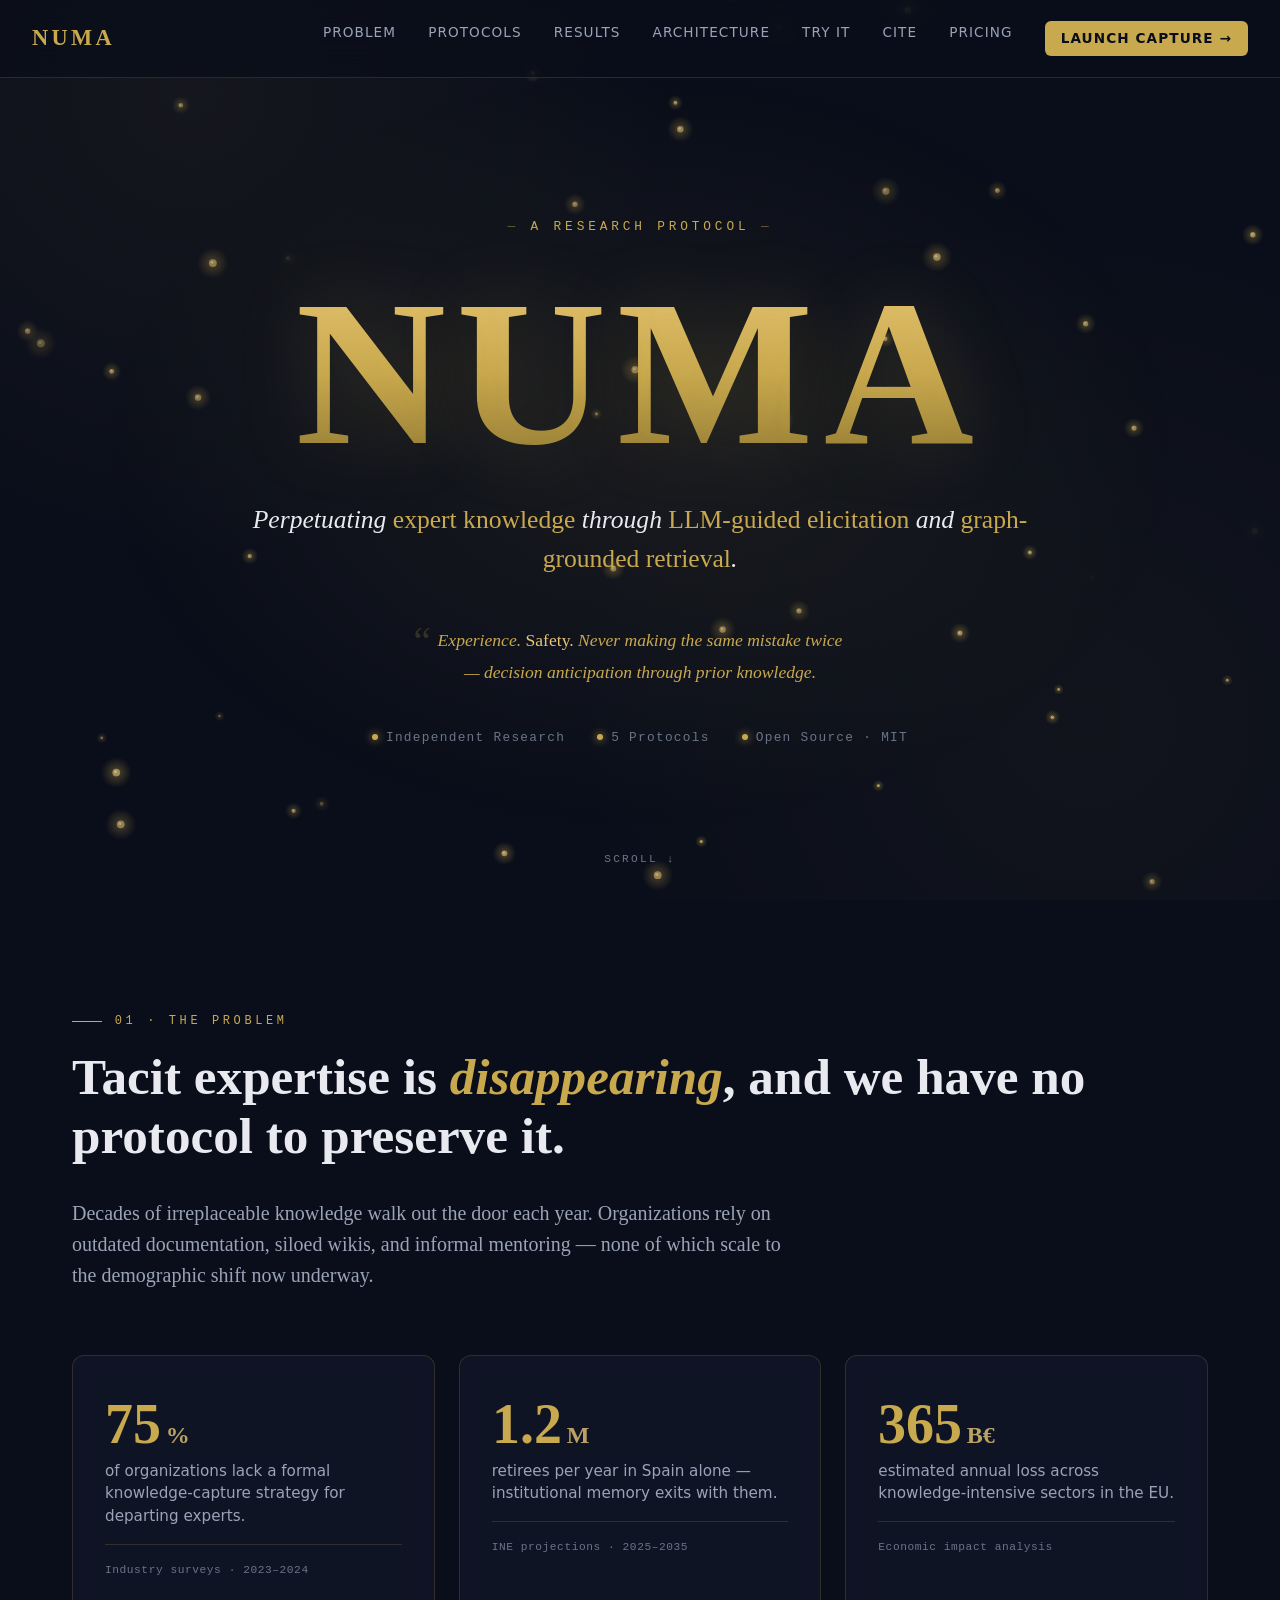
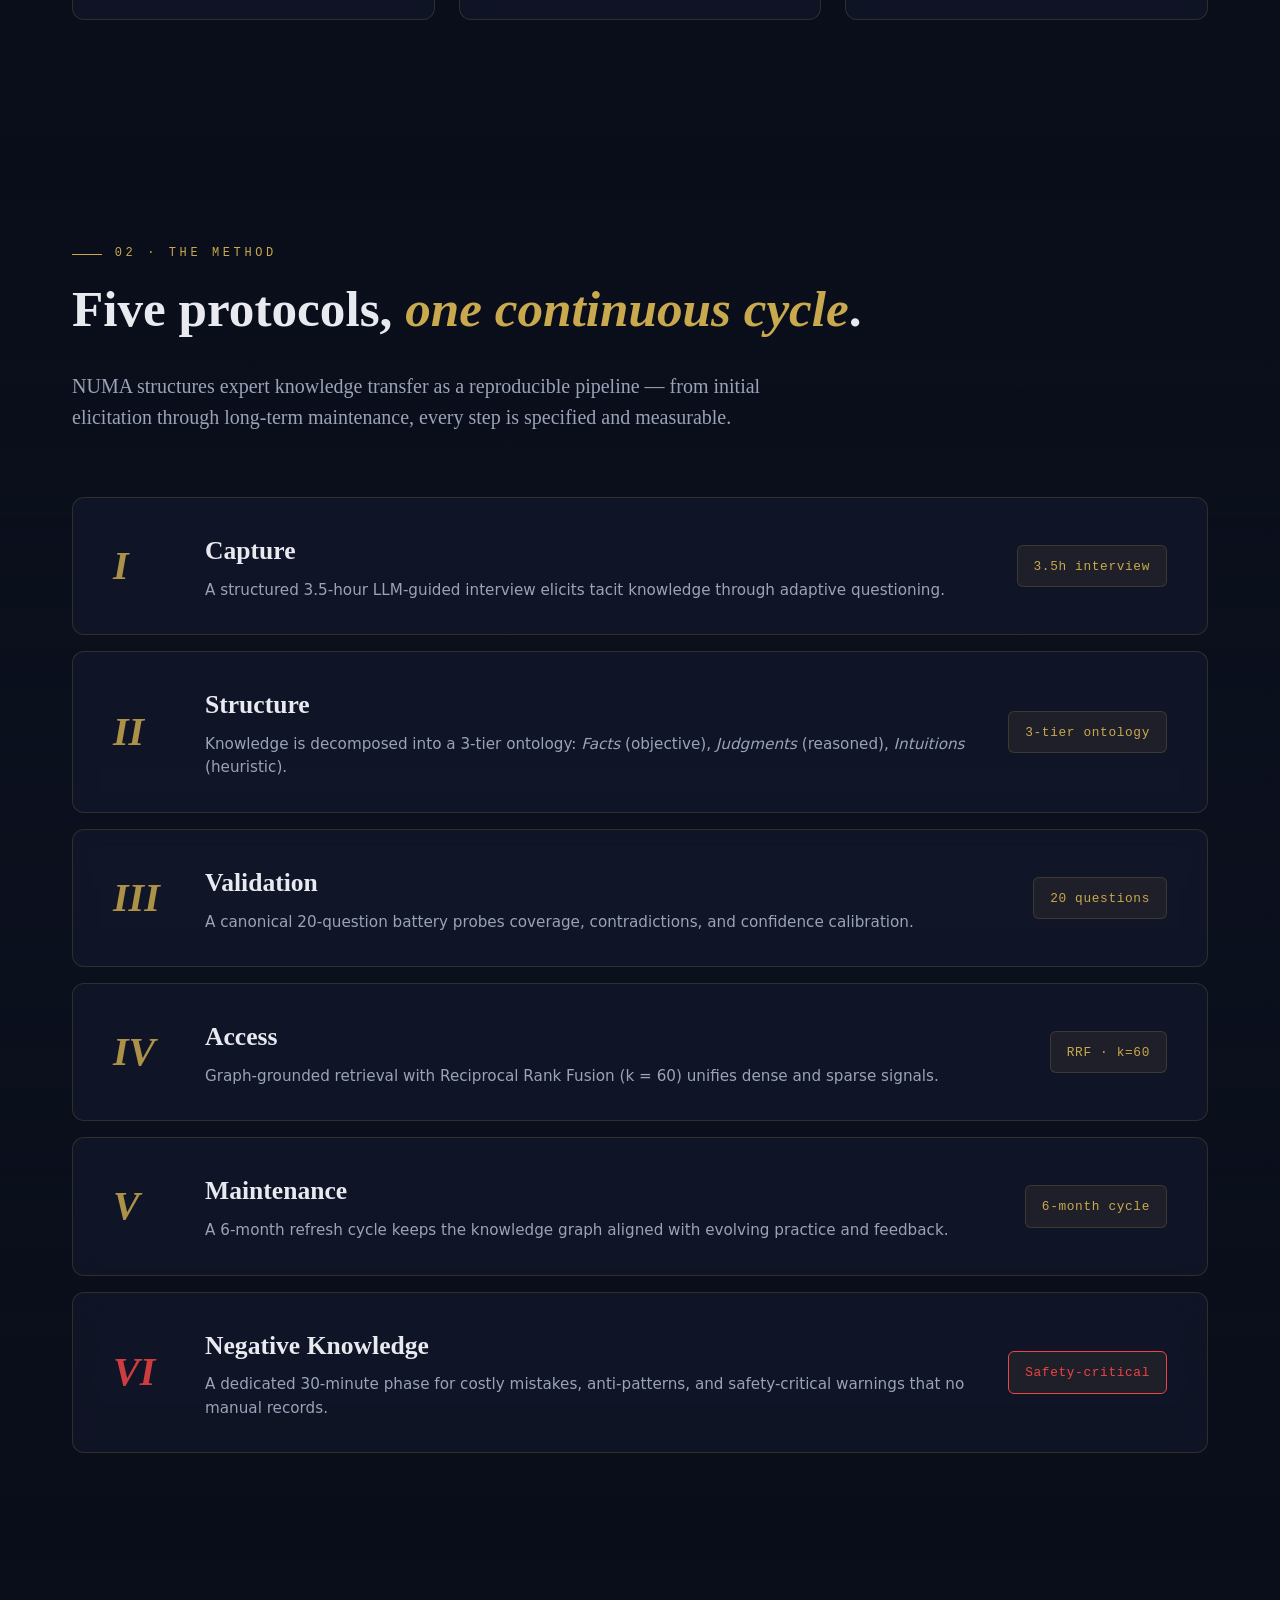
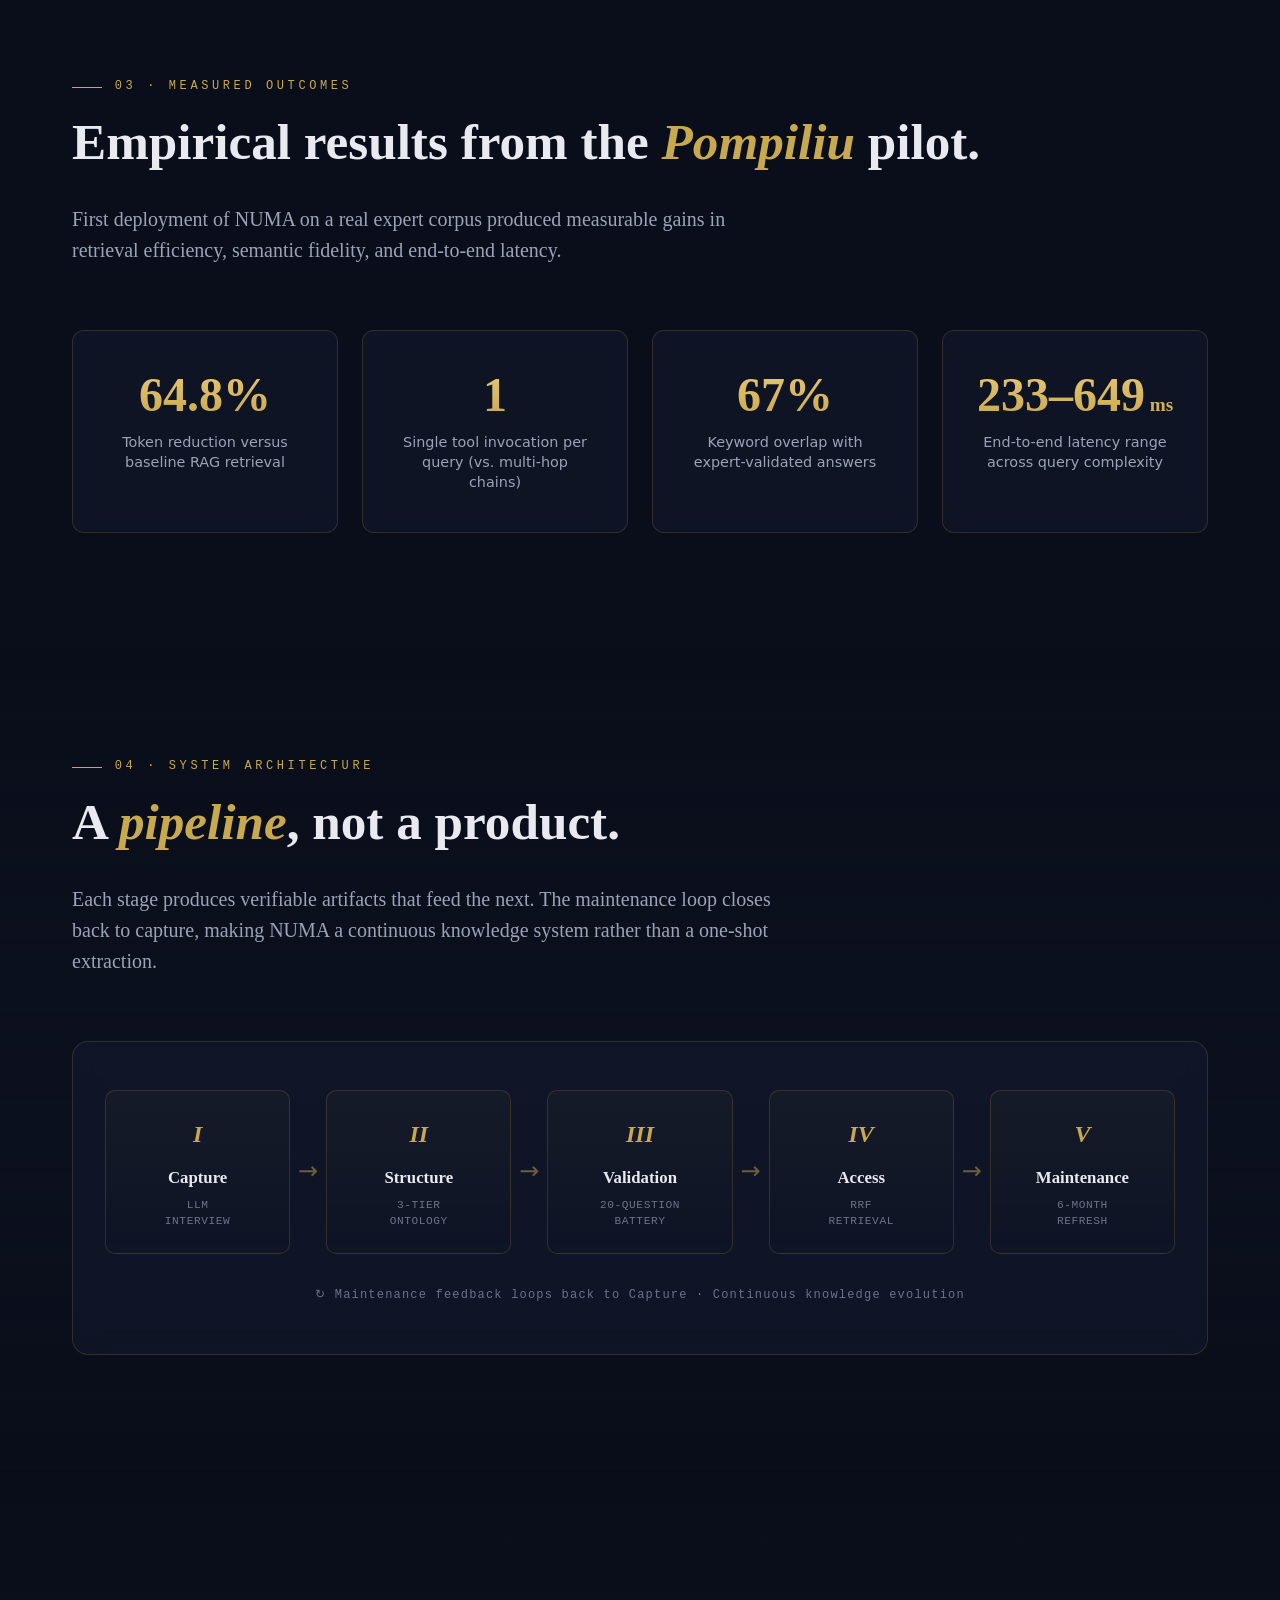
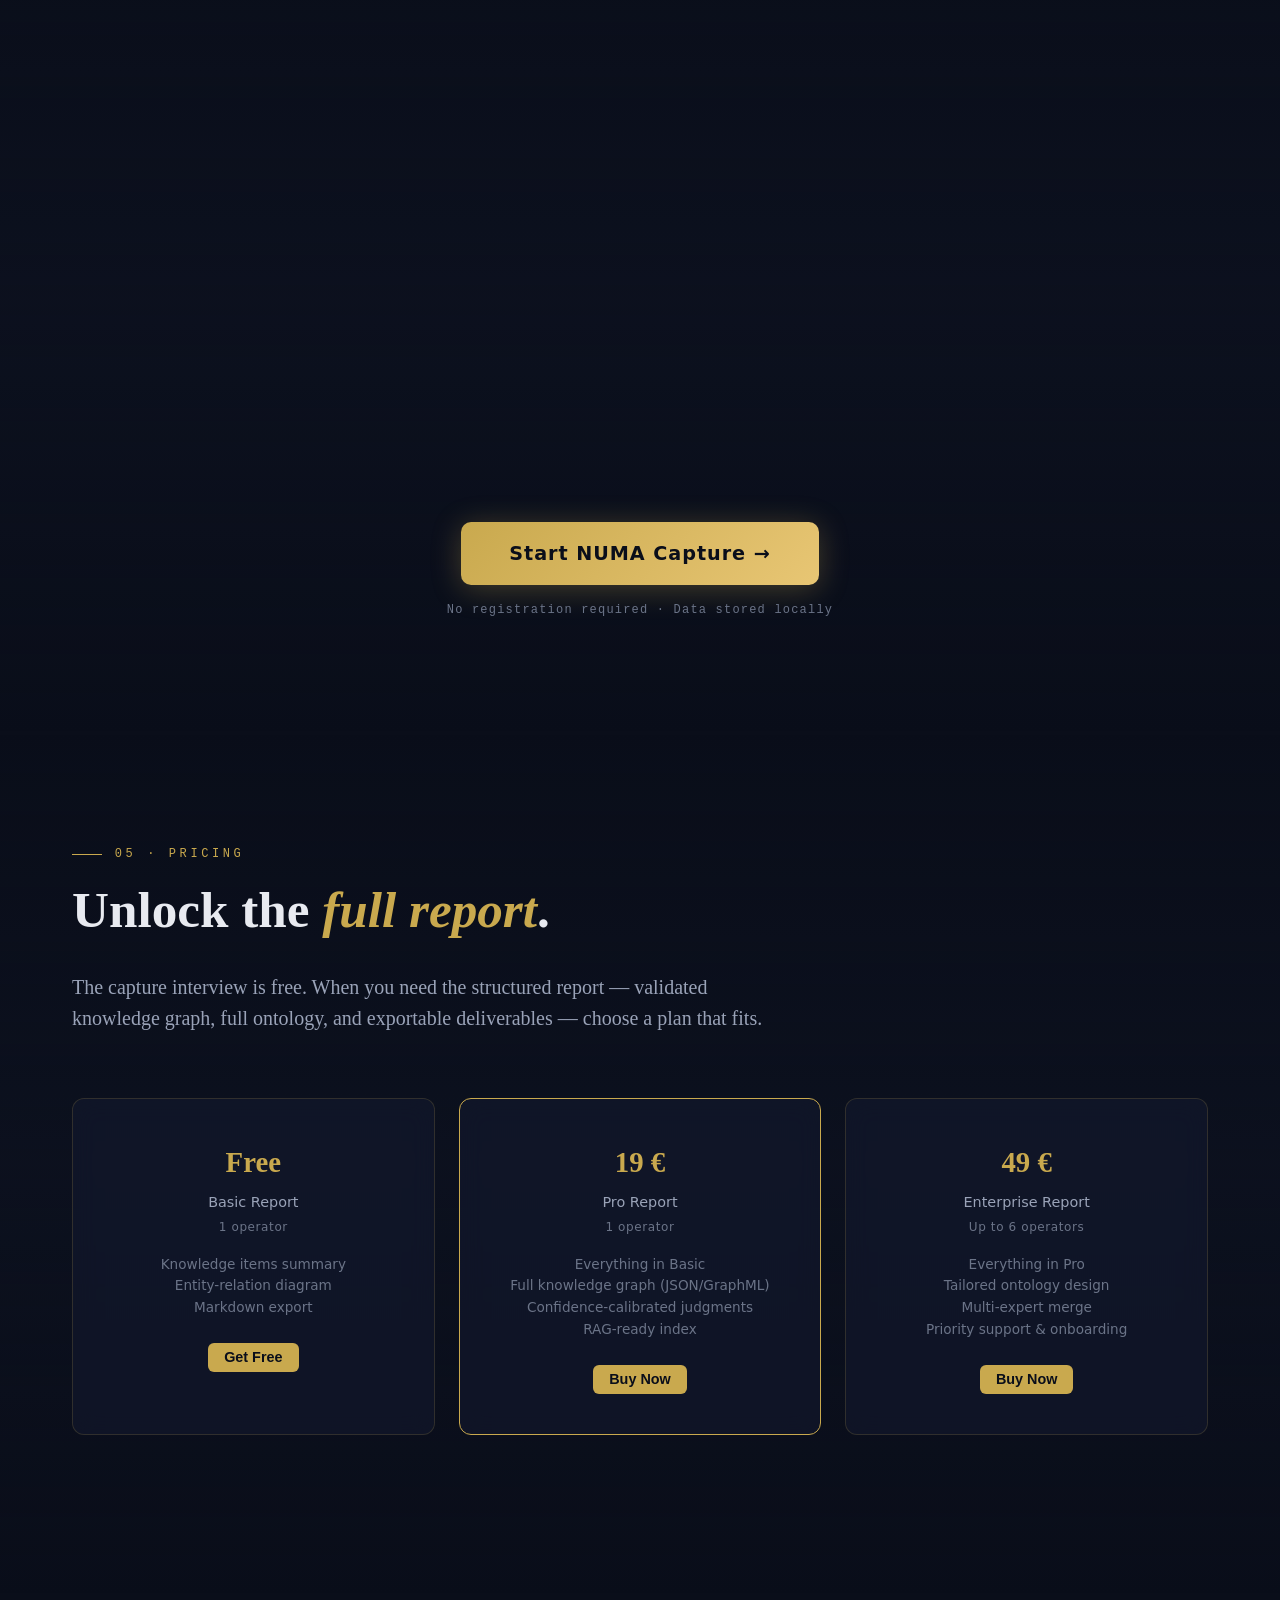
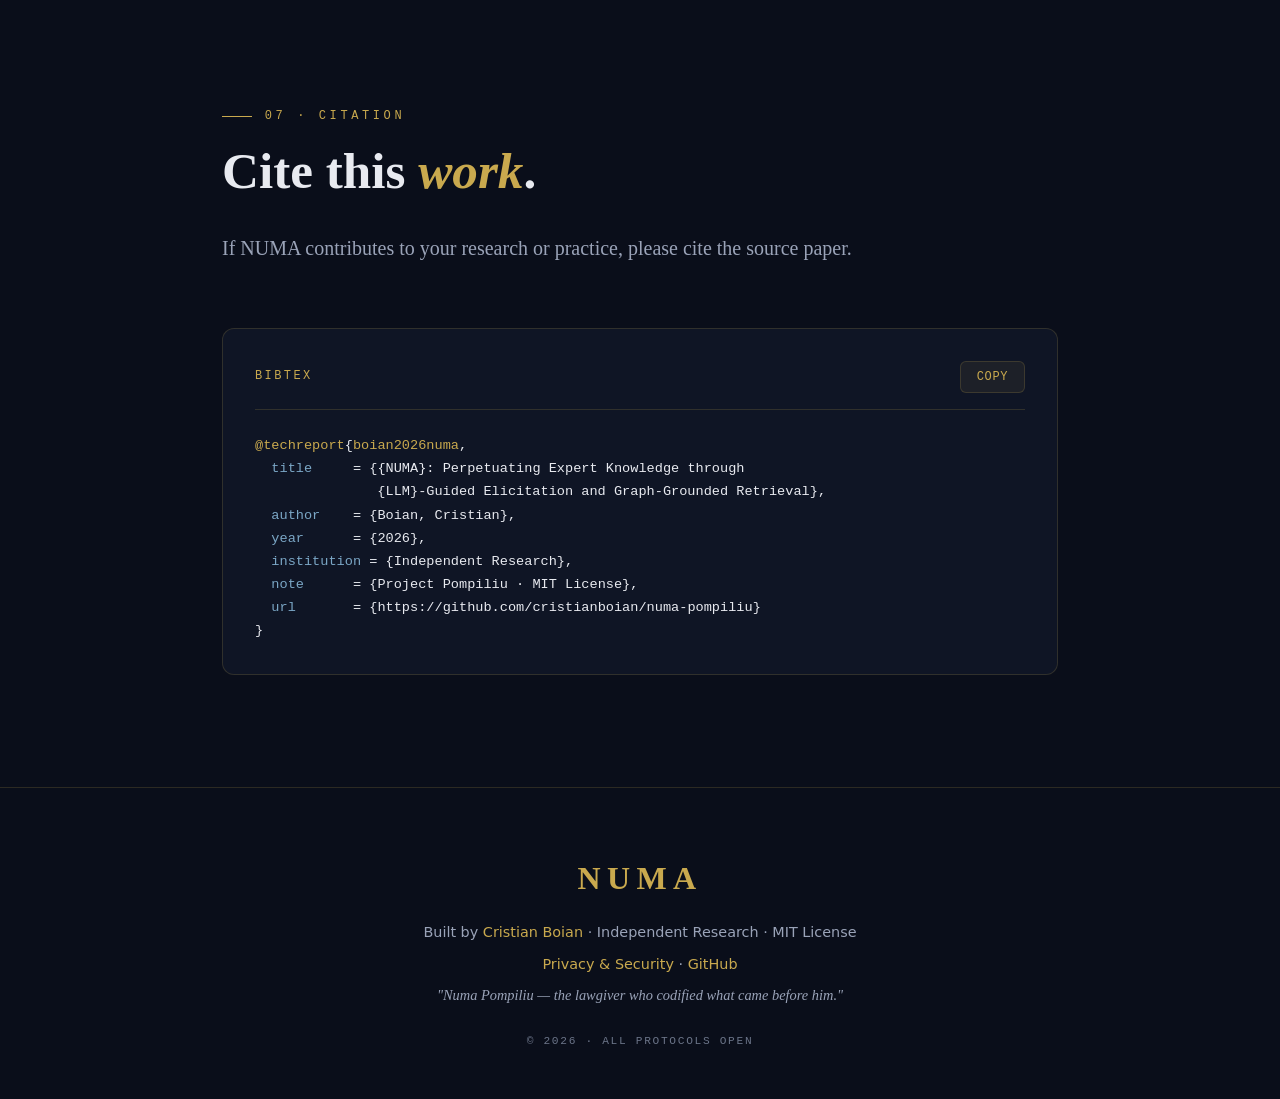
==== commit ed57a2cf: "Fix particles: full-page fixed canvas, 50 particles only" ====
--- a/frontend/index.html
+++ b/frontend/index.html
@@ -694,6 +694,7 @@
 </style>
 </head>
 <body>
+<canvas id="particles-canvas" style="position:fixed;inset:0;width:100vw;height:100vh;pointer-events:none;z-index:0"></canvas>
 
 <nav id="nav">
   <div class="nav-logo">NUMA</div>
@@ -711,9 +712,7 @@
 </nav>
 
 <!-- HERO -->
-<header class="hero" id="hero">
-  <canvas id="particles-canvas" style="position:absolute;inset:0;width:100%;height:100%;pointer-events:none;z-index:1"></canvas>
-  <div style="position:relative;z-index:2">
+<header class="hero">
   <div class="hero-eyebrow">A Research Protocol</div>
   <h1 class="hero-logo">NUMA</h1>
   <p class="hero-subtitle">
@@ -732,7 +731,6 @@
     <span><span class="dot"></span>Open Source · MIT</span>
   </div>
   <div class="scroll-hint">SCROLL ↓</div>
-  </div>
 </header>
 
 <!-- PROBLEM -->
@@ -1259,18 +1257,18 @@
     </script>
 
     <script>
-    // ── Knowledge particles (golden sparkles) ──
+    // ── Knowledge particles (golden sparkles) full page ──
     (function(){
     var canvas = document.getElementById('particles-canvas');
     if (!canvas) return;
     var ctx = canvas.getContext('2d');
     var particles = [];
-    var MAX = 140;
+    var MAX = 50;
     var W, H;
 
     function resize(){
       W = canvas.width = window.innerWidth;
-      H = canvas.height = document.getElementById('hero').offsetHeight || window.innerHeight;
+      H = canvas.height = window.innerHeight;
     }
     window.addEventListener('resize', resize);
     resize();
